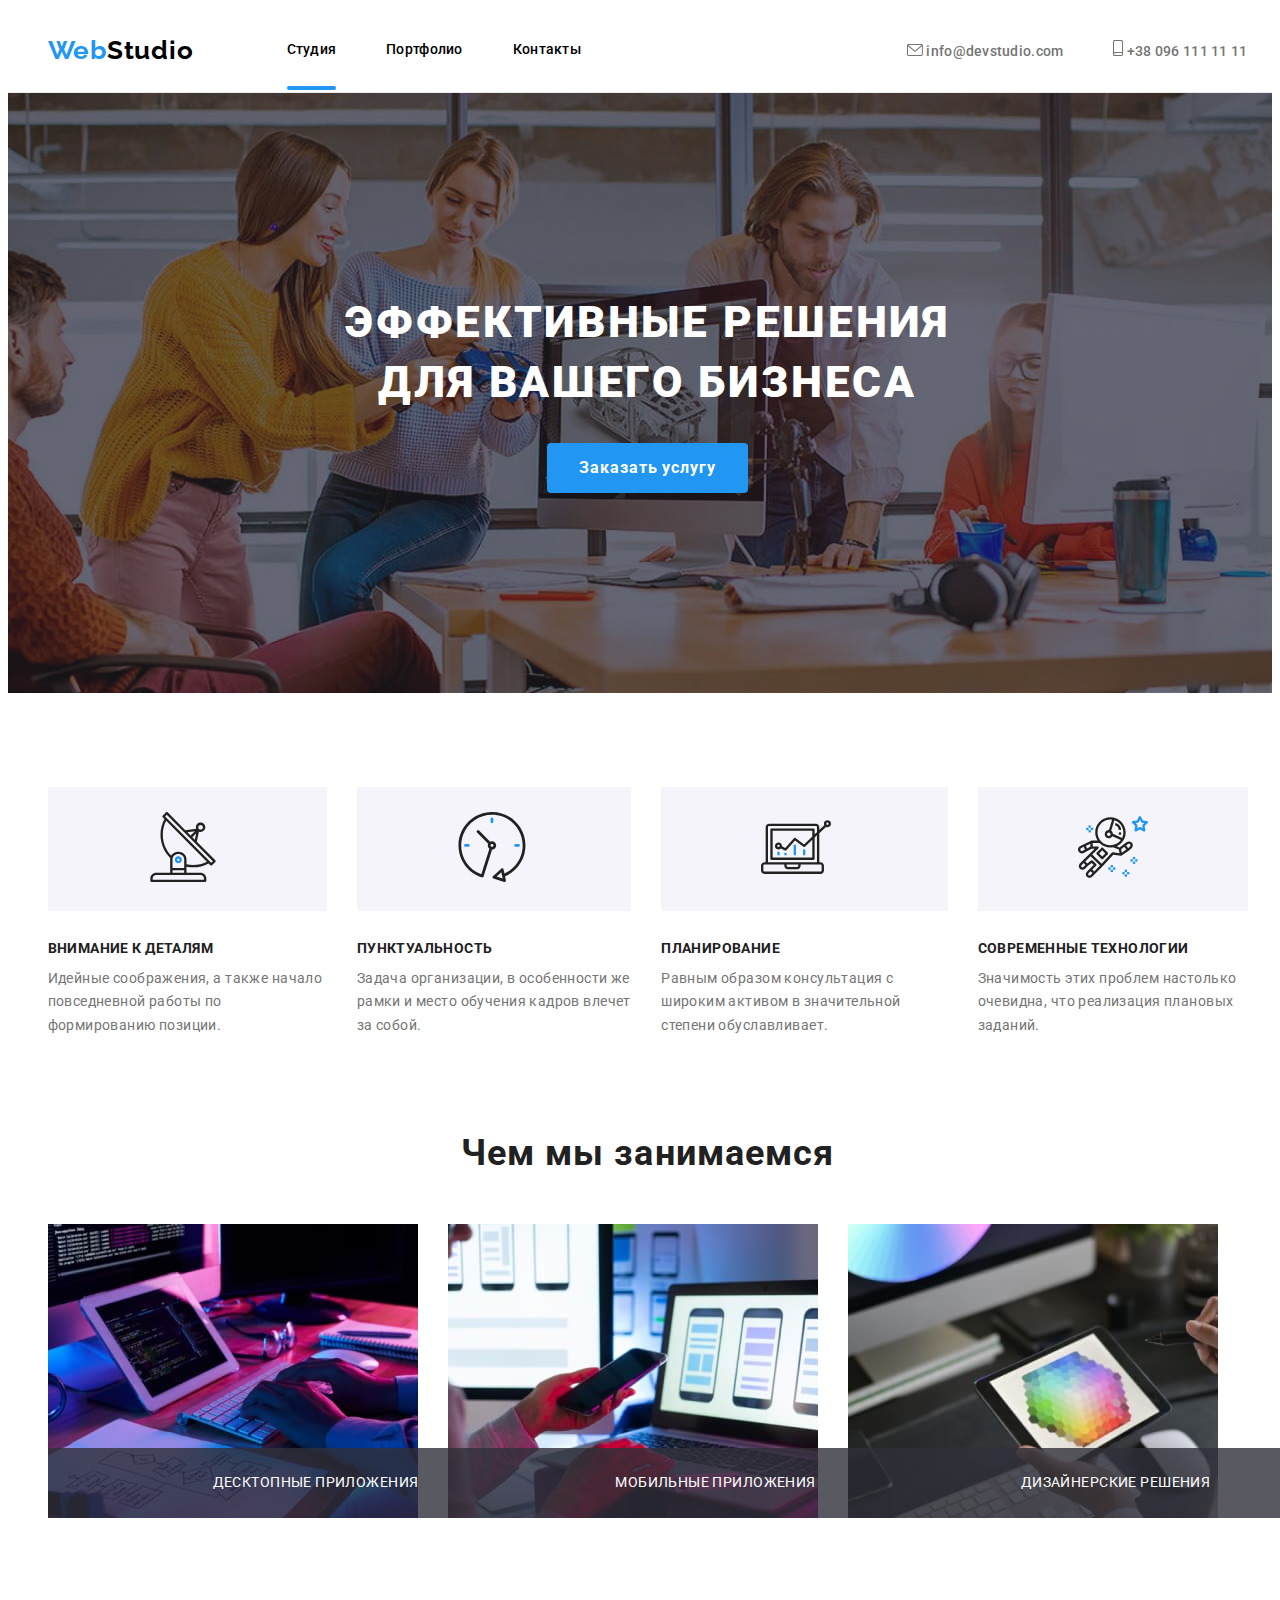
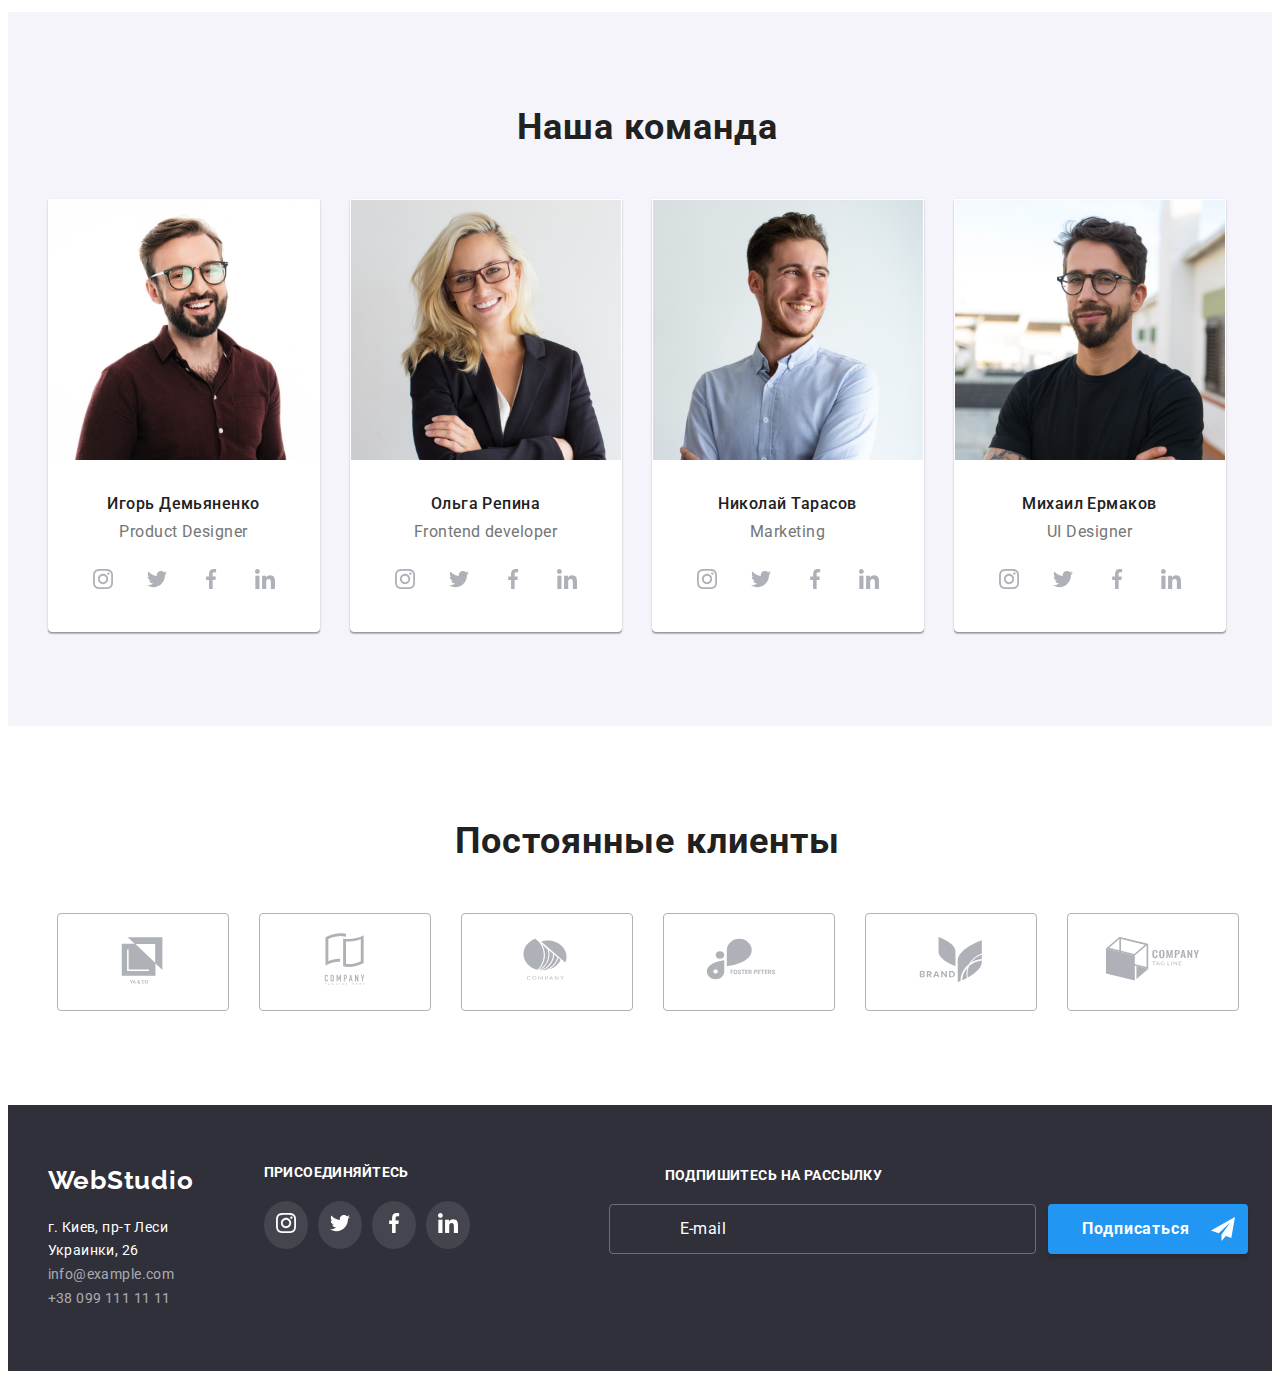
==== index.html @ b71cc984 "Start" ====
<!DOCTYPE html>
<html lang="ru">
  <head>
    <meta charset="UTF-8" />
    <meta http-equiv="X-UA-Compatible" content="IE=edge" />
    <meta name="viewport" content="width=device-width, initial-scale=1.0" />
    <link
      rel="stylesheet"
      href="https://cdnjs.cloudflare.com/ajax/libs/modern-normalize/1.1.0/modern-normalize.min.css"
      integrity="sha512-wpPYUAdjBVSE4KJnH1VR1HeZfpl1ub8YT/NKx4PuQ5NmX2tKuGu6U/JRp5y+Y8XG2tV+wKQpNHVUX03MfMFn9Q=="
      crossorigin="anonymous"
      referrerpolicy="no-referrer"
    />
    <link rel="stylesheet" href="./css/styles.css" />
    <link rel="preconnect" href="https://fonts.googleapis.com" />
    <link rel="preconnect" href="https://fonts.gstatic.com" crossorigin />
    <link
      href="https://fonts.googleapis.com/css2?family=Raleway:wght@700&family=Roboto:wght@400;500;700;900&display=swap"
      rel="stylesheet"
    />
    <title>Студия</title>
  </head>
  <body>
    <!-- Header -->
    <header class="header">
      <div class="container header__container">
        <nav class="site-nav">
          <a href="./index.html" lang="en" class="logo link header__logo--head"
            ><span class="header__logo--web">Web</span>Studio</a
          >
          <ul class="list site-nav__list">
            <li class="site-nav__item">
              <a
                href="./index.html"
                class="link site-nav__link site-nav__link--current"
                >Студия</a
              >
            </li>
            <li class="site-nav__item">
              <a href="./portfolio.html" class="link site-nav__link"
                >Портфолио</a
              >
            </li>
            <li class="site-nav__item">
              <a href="" class="link site-nav__link">Контакты</a>
            </li>
          </ul>
        </nav>
        <ul class="list contact-list">
          <li class="contact-list__item">
            <a href="mailto:info@devstudio.com" class="link contact-list__link"
              ><svg class="contact-list__icon" width="16px" height="12px">
                <use href="./images/icons.svg#icon-envelope"></use>
              </svg>
              info@devstudio.com</a
            >
          </li>
          <li class="contact-list__item">
            <a href="tel:+380961111111" class="link contact-list__link"
              ><svg class="contact-list__icon" width="10px" height="16px">
                <use href="./images/icons.svg#icon-smartphone"></use>
              </svg>
              +38 096 111 11 11</a
            >
          </li>
        </ul>
      </div>
    </header>
    <main>
      <!-- Hero -->
      <section class="hero-section section">
        <div class="container hero-container">
          <h1 class="hero-title">
            Эффективные решения <br />
            для вашего бизнеса
          </h1>
          <button type="button" class="main-btn" data-modal-open>
            Заказать услугу
          </button>
        </div>
      </section>

      <!-- Advantages -->
      <section class="section">
        <div class="container advantages-container">
          <h2 hidden>Преимущества</h2>
          <ul class="list about-list">
            <li class="item">
              <div class="item-background">
                <svg class="item-icon" width="70px" height="70px">
                  <use href="./images/icons.svg#icon-antenna"></use>
                </svg>
              </div>
              <h3 class="advantages-title">Внимание к деталям</h3>
              <p class="advantages-text">
                Идейные соображения, а также начало повседневной работы по
                формированию позиции.
              </p>
            </li>
            <li class="item">
              <div class="item-background">
                <svg class="item-icon" width="70px" height="70px">
                  <use href="./images/icons.svg#icon-clock"></use>
                </svg>
              </div>
              <h3 class="advantages-title">Пунктуальность</h3>
              <p class="advantages-text">
                Задача организации, в особенности же рамки и место обучения
                кадров влечет за собой.
              </p>
            </li>
            <li class="item">
              <div class="item-background">
                <svg class="item-icon" width="70px" height="70px">
                  <use href="./images/icons.svg#icon-diagram"></use>
                </svg>
              </div>
              <h3 class="advantages-title">Планирование</h3>
              <p class="advantages-text">
                Равным образом консультация с широким активом в значительной
                степени обуславливает.
              </p>
            </li>
            <li class="item">
              <div class="item-background">
                <svg class="item-icon" width="70px" height="70px">
                  <use href="./images/icons.svg#icon-astronaut"></use>
                </svg>
              </div>
              <h3 class="advantages-title">Современные технологии</h3>
              <p class="advantages-text">
                Значимость этих проблем настолько очевидна, что реализация
                плановых заданий.
              </p>
            </li>
          </ul>
        </div>
      </section>

      <!-- Examples -->
      <section class="section examples-section">
        <div class="container">
          <h2 class="examples-title">Чем мы занимаемся</h2>
          <ul class="list examples-list">
            <li class="item">
              <img
                src="./images/box1.jpg"
                alt="Набор текста на планшете"
                width="370"
                class="examples-img"
              />
              <p class="examples-top-text">Десктопные приложения</p>
            </li>
            <li class="item">
              <img
                src="./images/box2.jpg"
                alt="Человек использует ноутбук и мобильный телефон"
                width="370"
                class="examples-img"
              />
              <p class="examples-top-text">Мобильные приложения</p>
            </li>
            <li class="item">
              <img
                src="./images/box3.jpg"
                alt="Человек держит планшет, на котором открыта палитра цветов"
                width="370"
                class="examples-img"
              />
              <p class="examples-top-text">Дизайнерские решения</p>
            </li>
          </ul>
        </div>
      </section>

      <!-- Our team -->
      <section class="team-section section">
        <div class="container team-container">
          <h2 class="team-title">Наша команда</h2>
          <ul class="list team-list">
            <li class="item">
              <img
                class="team-img"
                src="./images/img1.jpg"
                alt="Игорь Демьяненко"
                width="270"
              />
              <div class="item-text">
                <h3 class="team-name">Игорь Демьяненко</h3>
                <p class="team-job">Product Designer</p>
              </div>
              <ul class="list social-net-list">
                <li class="item">
                  <a
                    href=""
                    class="link social-net-link"
                    target="blank"
                    rel="nofollow noreferrer"
                  >
                    <svg class="social-net" width="20px" height="20px">
                      <use href="./images/icons.svg#icon-instagram"></use>
                    </svg>
                  </a>
                </li>
                <li class="item">
                  <a
                    href=""
                    class="link social-net-link"
                    target="blank"
                    rel="nofollow noreferrer"
                  >
                    <svg class="social-net" width="20px" height="20px">
                      <use href="./images/icons.svg#icon-twitter"></use>
                    </svg>
                  </a>
                </li>
                <li class="item">
                  <a
                    href=""
                    class="link social-net-link"
                    target="blank"
                    rel="nofollow noreferrer"
                  >
                    <svg class="social-net" width="20px" height="20px">
                      <use href="./images/icons.svg#icon-facebook"></use>
                    </svg>
                  </a>
                </li>
                <li class="item">
                  <a
                    href=""
                    class="link social-net-link"
                    target="blank"
                    rel="nofollow noreferrer"
                  >
                    <svg class="social-net" width="20px" height="20px">
                      <use href="./images/icons.svg#icon-linkedin"></use>
                    </svg>
                  </a>
                </li>
              </ul>
            </li>
            <li class="item">
              <img
                class="team-img"
                src="./images/img2.jpg"
                alt="Ольга Репина"
                width="270"
              />
              <div class="item-text">
                <h3 class="team-name">Ольга Репина</h3>
                <p class="team-job">Frontend developer</p>
              </div>
              <ul class="list social-net-list">
                <li class="item">
                  <a
                    href=""
                    class="link social-net-link"
                    target="blank"
                    rel="nofollow noreferrer"
                  >
                    <svg class="social-net" width="20px" height="20px">
                      <use href="./images/icons.svg#icon-instagram"></use>
                    </svg>
                  </a>
                </li>
                <li class="item">
                  <a
                    href=""
                    class="link social-net-link"
                    target="blank"
                    rel="nofollow noreferrer"
                  >
                    <svg class="social-net" width="20px" height="20px">
                      <use href="./images/icons.svg#icon-twitter"></use>
                    </svg>
                  </a>
                </li>
                <li class="item">
                  <a
                    href=""
                    class="link social-net-link"
                    target="blank"
                    rel="nofollow noreferrer"
                  >
                    <svg class="social-net" width="20px" height="20px">
                      <use href="./images/icons.svg#icon-facebook"></use>
                    </svg>
                  </a>
                </li>
                <li class="item">
                  <a
                    href=""
                    class="link social-net-link"
                    target="blank"
                    rel="nofollow noreferrer"
                  >
                    <svg class="social-net" width="20px" height="20px">
                      <use href="./images/icons.svg#icon-linkedin"></use>
                    </svg>
                  </a>
                </li>
              </ul>
            </li>
            <li class="item">
              <img
                class="team-img"
                src="./images/img3.jpg"
                alt="Николай Тарасов"
                width="270"
              />
              <div class="item-text">
                <h3 class="team-name">Николай Тарасов</h3>
                <p class="team-job">Marketing</p>
              </div>
              <ul class="list social-net-list">
                <li class="item">
                  <a
                    href=""
                    class="link social-net-link"
                    target="blank"
                    rel="nofollow noreferrer"
                  >
                    <svg class="social-net" width="20px" height="20px">
                      <use href="./images/icons.svg#icon-instagram"></use>
                    </svg>
                  </a>
                </li>
                <li class="item">
                  <a
                    href=""
                    class="link social-net-link"
                    target="blank"
                    rel="nofollow noreferrer"
                  >
                    <svg class="social-net" width="20px" height="20px">
                      <use href="./images/icons.svg#icon-twitter"></use>
                    </svg>
                  </a>
                </li>
                <li class="item">
                  <a
                    href=""
                    class="link social-net-link"
                    target="blank"
                    rel="nofollow noreferrer"
                  >
                    <svg class="social-net" width="20px" height="20px">
                      <use href="./images/icons.svg#icon-facebook"></use>
                    </svg>
                  </a>
                </li>
                <li class="item">
                  <a
                    href=""
                    class="link social-net-link"
                    target="blank"
                    rel="nofollow noreferrer"
                  >
                    <svg class="social-net" width="20px" height="20px">
                      <use href="./images/icons.svg#icon-linkedin"></use>
                    </svg>
                  </a>
                </li>
              </ul>
            </li>
            <li class="item">
              <img
                class="team-img"
                src="./images/img4.jpg"
                alt="Михаил Ермаков"
                width="270"
              />
              <div class="item-text">
                <h3 class="team-name">Михаил Ермаков</h3>
                <p class="team-job">UI Designer</p>
              </div>
              <ul class="list social-net-list">
                <li class="item">
                  <a
                    href=""
                    class="link social-net-link"
                    target="blank"
                    rel="nofollow noreferrer"
                  >
                    <svg class="social-net" width="20px" height="20px">
                      <use href="./images/icons.svg#icon-instagram"></use>
                    </svg>
                  </a>
                </li>
                <li class="item">
                  <a
                    href=""
                    class="link social-net-link"
                    target="blank"
                    rel="nofollow noreferrer"
                  >
                    <svg class="social-net" width="20px" height="20px">
                      <use href="./images/icons.svg#icon-twitter"></use>
                    </svg>
                  </a>
                </li>
                <li class="item">
                  <a
                    href=""
                    class="link social-net-link"
                    target="blank"
                    rel="nofollow noreferrer"
                  >
                    <svg class="social-net" width="20px" height="20px">
                      <use href="./images/icons.svg#icon-facebook"></use>
                    </svg>
                  </a>
                </li>
                <li class="item">
                  <a
                    href=""
                    class="link social-net-link"
                    target="blank"
                    rel="nofollow noreferrer"
                  >
                    <svg class="social-net" width="20px" height="20px">
                      <use href="./images/icons.svg#icon-linkedin"></use>
                    </svg>
                  </a>
                </li>
              </ul>
            </li>
          </ul>
        </div>
      </section>
    </main>

    <!-- Our clients -->
    <section class="section clients-section">
      <div class="container">
        <h2 class="clients-title">Постоянные клиенты</h2>
        <ul class="list clients-list">
          <li class="item">
            <svg class="clients-icon" width="106px" height="60px">
              <use href="./images/icons.svg#icon-logo1"></use>
            </svg>
          </li>
          <li class="item">
            <svg class="clients-icon" width="106px" height="60px">
              <use href="./images/icons.svg#icon-logo2"></use>
            </svg>
          </li>
          <li class="item">
            <svg class="clients-icon" width="106px" height="60px">
              <use href="./images/icons.svg#icon-logo3"></use>
            </svg>
          </li>
          <li class="item">
            <svg class="clients-icon" width="106px" height="60px">
              <use href="./images/icons.svg#icon-logo4"></use>
            </svg>
          </li>
          <li class="item">
            <svg class="clients-icon" width="106px" height="60px">
              <use href="./images/icons.svg#icon-logo5"></use>
            </svg>
          </li>
          <li class="item">
            <svg class="clients-icon" width="106px" height="60px">
              <use href="./images/icons.svg#icon-logo6"></use>
            </svg>
          </li>
        </ul>
      </div>
    </section>

    <!-- Footer -->
    <footer class="footer-section">
      <div class="container footer-container">
        <div>
          <a href="./index.html" class="logo link logo-footer"
            ><span class="logo-web">Web</span>Studio</a
          >
          <address>
            <div class="footer-address">г. Киев, пр-т Леси Украинки, 26</div>
            <a href="mailto:info@example.com" class="link footer-contacts"
              >info@example.com</a
            ><br />
            <a href="tel:+380991111111" class="link footer-contacts"
              >+38 099 111 11 11</a
            >
          </address>
        </div>
        <div class="footer-social">
          <p class="social-net-pre-text">Присоединяйтесь</p>
          <ul class="list footer-social-net-list">
            <li class="item">
              <a href="" class="link" target="blank" rel="nofollow noreferrer">
                <svg class="footer-social-net" width="20px" height="20px">
                  <use href="./images/icons.svg#icon-instagram"></use>
                </svg>
              </a>
            </li>
            <li class="item">
              <a href="" class="link" target="blank" rel="nofollow noreferrer">
                <svg class="footer-social-net" width="20px" height="20px">
                  <use href="./images/icons.svg#icon-twitter"></use>
                </svg>
              </a>
            </li>
            <li class="item">
              <a href="" class="link" target="blank" rel="nofollow noreferrer">
                <svg class="footer-social-net" width="20px" height="20px">
                  <use href="./images/icons.svg#icon-facebook"></use>
                </svg>
              </a>
            </li>
            <li class="item">
              <a href="" class="link" target="blank" rel="nofollow noreferrer">
                <svg class="footer-social-net" width="20px" height="20px">
                  <use href="./images/icons.svg#icon-linkedin"></use>
                </svg>
              </a>
            </li>
          </ul>
        </div>
        <form action="/" class="footer-form">
          <b class="subscribe-title">Подпишитесь на рассылку</b>
          <div class="subscribe-area">
            <input
              class="subscribe-input"
              type="text"
              name="subscribe-text"
              id="subscribe-text"
            />
            <label class="subscribe-label" for="subscribe-text">E-mail</label>
            <button class="subscribe-btn" type="submit">
              Подписаться
              <svg class="subscribe-btn-icon" width="24px" height="24px">
                <use href="./images/icons.svg#icon-send"></use>
              </svg>
            </button>
          </div>
        </form>
      </div>
    </footer>

    <!-- Modal window -->
    <div class="backdrop is-hidden" data-modal>
      <div class="modal-window">
        <button type="button" class="modal-btn" data-modal-close>
          <svg class="icon" width="18px" height="18px">
            <use href="./images/icons.svg#icon-close-window"></use>
          </svg>
        </button>
        <form action="/">
          <b class="form-title">Оставьте свои данные, мы вам перезвоним</b>
          <div class="form-field">
            <label class="form-label" for="name">Имя</label>
            <input
              class="form-input"
              type="text"
              name="name"
              id="name"
              autofocus
            />
            <svg class="icon" width="12px" height="12px">
              <use href="./images/icons.svg#icon-form-man"></use>
            </svg>
          </div>
          <div class="form-field">
            <label class="form-label" for="tel">Телефон</label>
            <input class="form-input" type="tel" name="tel" id="tel" />
            <svg class="icon" width="13px" height="13px">
              <use href="./images/icons.svg#icon-form-phone"></use>
            </svg>
          </div>
          <div class="form-field">
            <label class="form-label" for="email">Почта</label>
            <input class="form-input" type="email" name="email" id="email" />
            <svg class="icon" width="15px" height="12px">
              <use href="./images/icons.svg#icon-form-envelope"></use>
            </svg>
          </div>
          <div class="form-field">
            <label class="form-label" for="comment">Комментарий</label>
            <textarea
              name="comment"
              id="comment"
              placeholder="Введите текст"
              class="comment-area"
            ></textarea>
          </div>
          <div class="agreement-area">
            <label class="agreement" for="agreement">
              <input
                class="checkbox"
                type="checkbox"
                name="agreement"
                id="agreement"
              />
              <span class="icon-inactive"></span>
              Соглашаюсь с рассылкой и принимаю
              <a class="conditions">Условия договора</a>
            </label>
          </div>
          <button type="submit" class="submit-btn">Отправить</button>
        </form>
      </div>
    </div>
    <script src="./js/modal.js"></script>
  </body>
</html>
---- css/styles.css ----
:root {
  --accent-color: #2196f3;
  --secondary-title-color: #212121;
  --main-title-color: #ffffff;
  --main-text-color: #757575;
  --button-color: #f5f4fa;
}
.list {
  list-style: none;
}
.link {
  text-decoration: none;
}
h1,
h2,
h3,
h4,
h5,
h6,
p {
  margin-top: 0;
  margin-bottom: 0;
}
ul {
  margin-top: 0;
  margin-bottom: 0;
  padding-left: 0;
  padding-right: 0;
}
body {
  font-family: "Roboto", "BlinkMacSystemFont", "Segoe UI", "Ubuntu", "Open Sans",
    sans-serif;
  background-color: #ffffff;
}
.logo {
  font-family: "Raleway";
  font-weight: 700;
  font-size: 26px;
  line-height: 1.19;
  letter-spacing: 0.03em;
}
.section {
  padding-bottom: 94px;
  padding-top: 94px;
}
.container {
  width: 1200px;
  padding-left: 15px;
  padding-left: 15px;
  margin: 0 auto;
}

/* Header */
.header {
  background-color: #ffffff;
  border-bottom: 1px solid #ececec;
}
.header__container {
  display: flex;
}
.header__logo--web {
  color: #2196f3;
}
.header__logo--head {
  margin-right: 93px;
  color: #000000;
}
.site-nav__item:not(:last-child) {
  margin-right: 50px;
}
.site-nav {
  display: flex;
  align-items: center;
}
.site-nav__link {
  display: block;
  padding-top: 32px;
  padding-bottom: 32px;
}
.site-nav__list {
  position: relative;
  display: flex;
}
.site-nav__list:not(:last-child) {
  margin-right: 50px;
}
.contact-list {
  display: flex;
  align-items: center;
  margin-left: auto;
}
.contact-list__item {
  display: block;
  margin-left: 50px;
  padding-top: 32px;
  padding-bottom: 32px;
}
.contact-list__icon {
  fill: currentColor;
  transition-property: fill;
  transition-duration: 250ms;
  transition-timing-function: cubic-bezier(0.4, 0, 0.2, 1);
}
.contact-list__icon:hover,
.contact-list__icon:focus {
  fill: var(--accent-color);
}
.site-nav__link {
  position: relative;
  font-weight: 500;
  font-size: 14px;
  line-height: 1.14;
  letter-spacing: 0.02em;
  color: var(--first-title-color);
  transition-property: color;
  transition-duration: 250ms;
  transition-timing-function: cubic-bezier(0.4, 0, 0.2, 1);
}
.site-nav__link--current::after {
  content: "";
  position: absolute;
  bottom: 0;
  display: block;
  width: 100%;
  height: 4px;
  border-radius: 2px;
  background-color: #2196f3;
}
.site-nav__link:hover,
.site-nav__link:focus {
  color: var(--accent-color);
}

.contact-list__link {
  font-weight: 500;
  font-size: 14px;
  line-height: 1.14;
  letter-spacing: 0.02em;
  color: var(--main-text-color);
  transition-property: color;
  transition-duration: 250ms;
  transition-timing-function: cubic-bezier(0.4, 0, 0.2, 1);
}
.contact-list__link:hover,
.contact-list__link:focus {
  color: var(--accent-color);
}

/* Hero */
.hero-section {
  padding-top: 200px;
  padding-bottom: 200px;
  background-size: 1600px;
  background-position: center;
  background-color: #2f303a;
  background-image: linear-gradient(
      rgba(47, 48, 58, 0.4),
      rgba(47, 48, 58, 0.4)
    ),
    url("../images/main-background.jpg");
}
.hero-title {
  font-weight: 900;
  font-size: 44px;
  line-height: 1.36;
  text-align: center;
  letter-spacing: 0.06em;
  text-transform: uppercase;
  color: var(--main-title-color);
}
.main-btn {
  display: flex;
  align-items: center;
  justify-content: center;
  margin: auto;
  margin-top: 30px;
  padding-top: 10px;
  padding-bottom: 10px;
  padding-left: 32px;
  padding-right: 32px;
  font-family: inherit;
  font-weight: 700;
  font-size: 16px;
  line-height: 1.87;
  text-align: center;
  letter-spacing: 0.06em;
  color: #ffffff;
  background-color: #2196f3;
  border-radius: 4px;
  border: none;
  cursor: pointer;
}

/* Advantages */
.advantages-title {
  margin-top: 30px;
  font-weight: 700;
  font-size: 14px;
  line-height: 1.14;
  letter-spacing: 0.03em;
  text-transform: uppercase;
  color: var(--secondary-title-color);
}
.advantages-text {
  margin-top: 10px;
  font-size: 14px;
  line-height: 1.71;
  letter-spacing: 0.03em;
  color: var(--main-text-color);
}
.item-background {
  padding: 25px 100px;
  background-size: 270px 120px;
  background-color: #f5f4fa;
}
.about-list {
  display: flex;
}
.about-list .item:not(:last-child) {
  margin-right: 30px;
}

/* Examples */
.examples-section {
  padding-top: 0;
  margin-top: 0;
}
.examples-title,
.team-title {
  font-weight: 700;
  font-size: 36px;
  line-height: 1.17;
  text-align: center;
  letter-spacing: 0.03em;
  color: var(--secondary-title-color);
}
.examples-list {
  display: flex;
  margin-top: 50px;
}
.examples-list .item:not(:last-child) {
  margin-right: 30px;
}
.examples-list > .item {
  position: relative;
}
.examples-img {
  display: block;
}
.examples-top-text {
  position: absolute;
  bottom: 0;
  width: 100%;
  padding: 27px 83px;
  font-style: 700;
  font-size: 14px;
  line-height: 1.14;
  text-align: center;
  letter-spacing: 0.03em;
  text-transform: uppercase;
  color: #ffffff;
  background-color: rgba(47, 48, 58, 0.8);
}

/* Our team */
.team-section {
  background-color: #f5f4fa;
}
.team-list {
  display: flex;
  margin-top: 50px;
}
.team-list > .item:not(:last-child) {
  margin-right: 30px;
}
.team-list > .item {
  background-color: #ffffff;
  border: 1px solid #ffffff;
  border-bottom-left-radius: 4px;
  border-bottom-right-radius: 4px;
  box-shadow: 0px 2px 1px rgba(0, 0, 0, 0.2), 0px 1px 1px rgba(0, 0, 0, 0.14),
    0px 1px 3px rgba(0, 0, 0, 0.12);
}
.team-name {
  padding-top: 30px;
  font-weight: 500;
  font-size: 16px;
  line-height: 1.19;
  text-align: center;
  letter-spacing: 0.03em;
  color: var(--secondary-title-color);
}
.team-job {
  padding-top: 10px;
  padding-bottom: 16px;
  font-size: 16px;
  line-height: 1.18;
  text-align: center;
  letter-spacing: 0.03em;
  color: var(--main-text-color);
}
.social-net-list {
  display: flex;
  justify-content: center;
  padding-left: 32px;
  padding-right: 32px;
  padding-bottom: 30px;
}
.social-net-list > .item:not(:last-child) {
  margin-right: 10px;
}
.social-net {
  fill: #afb1b8;
  transition-property: fill;
  transition-duration: 250ms;
  transition-timing-function: cubic-bezier(0.4, 0, 0.2, 1);
}
.social-net:hover,
.social-net:focus {
  fill: #ffffff;
}
.social-net-link {
  display: flex;
  justify-content: center;
  align-items: center;
  width: 44px;
  height: 44px;
  border-radius: 50%;
  transition-property: background-color;
  transition-duration: 250ms;
  transition-timing-function: cubic-bezier(0.4, 0, 0.2, 1);
}
.social-net-link:hover,
.social-net-link:focus {
  background-color: var(--accent-color);
}

/* Our clients */
.clients-title {
  font-style: 700;
  font-size: 36px;
  line-height: 1.17;
  text-align: center;
  letter-spacing: 0.03em;
  color: var(--secondary-title-color);
}
.clients-list {
  display: flex;
  justify-content: center;
  margin-top: 50px;
}
.clients-list > .item {
  padding: 16px 32px;
  border: 1px solid #afb1b8;
  border-radius: 4px;
  transition-property: border;
  transition-duration: 250ms;
  transition-timing-function: (0.4, 0, 0.2, 1);
}
.clients-list > .item:not(:last-child) {
  margin-right: 30px;
}
.clients-icon {
  fill: #afb1b8;
  transition-property: fill;
  transition-duration: 250ms;
  transition-timing-function: cubic-bezier(0.4, 0, 0.2, 1);
  cursor: pointer;
}
.clients-list > .item:hover,
.clients-list > .item:focus {
  border: 1px solid var(--accent-color);
}
.clients-icon:hover,
.clients-icon:focus {
  fill: var(--accent-color);
}

/* Footer */
.footer-section {
  background-color: #2f303a;
}
.footer-container {
  display: flex;
  padding-top: 60px;
  padding-bottom: 60px;
}
.logo-footer {
  display: block;
  margin-bottom: 20px;
  color: #ffffff;
}
.footer-contacts {
  margin-top: 9px;
  font-style: normal;
  font-size: 14px;
  line-height: 1.71;
  letter-spacing: 0.03em;
  color: rgba(255, 255, 255, 0.6);
}
.footer-address {
  font-style: normal;
  font-size: 14px;
  line-height: 1.71;
  letter-spacing: 0.03em;
  color: #ffffff;
}
.social-net-pre-text {
  font-weight: 700;
  font-size: 14px;
  line-height: 1.14;
  text-transform: uppercase;
  letter-spacing: 0.03em;
  color: #ffffff;
}
.footer-social {
  margin-left: 70px;
}
.footer-social-net-list {
  display: flex;
  justify-content: center;
  margin-top: 20px;
}
.footer-social-net-list > .item:not(:last-child) {
  margin-right: 10px;
}
.footer-social-net {
  fill: #ffffff;
}
.footer-social-net-list > .item > .link {
  display: block;
  max-width: 44px;
  max-height: 44px;
  padding: 12px;
  background-color: rgba(255, 255, 255, 0.1);
  border-radius: 50%;
  transition-property: background-color;
  transition-duration: 250ms;
  transition-timing-function: cubic-bezier(0.4, 0, 0.2, 1);
}
.footer-social-net-list > .item > .link:hover,
.footer-social-net-list > .item > .link:focus {
  background-color: var(--accent-color);
}
.footer-form {
  width: 100%;
}
.subscribe-area {
  position: relative;
  display: flex;
  justify-content: flex-end;
  margin-top: 20px;
}
.subscribe-title {
  margin-left: 195px;
  font-size: 14px;
  text-transform: uppercase;
  line-height: 1.14;
  letter-spacing: 0.03em;
  color: #ffffff;
}
.subscribe-label {
  position: absolute;
  top: 50%;
  left: 210px;
  transform: translateY(-50%);
  font-size: 16px;
  line-height: 1.25;
  letter-spacing: 0.03em;
  color: #ffffff;
}
.subscribe-area input {
  width: 358px;
  background-color: inherit;
  border-style: inset;
  border: 1px solid rgba(255, 255, 255, 0.3);
  border-radius: 4px;
  padding-left: 65px;
  outline: none;
}
.subscribe-btn {
  position: relative;
  justify-content: center;
  width: 200px;
  height: 50px;
  margin-left: 12px;
  padding-top: 10px;
  padding-bottom: 10px;
  padding-right: 29px;
  font-family: inherit;
  font-weight: 700;
  font-size: 16px;
  line-height: 1.87;
  text-align: center;
  letter-spacing: 0.06em;
  color: #ffffff;
  background-color: #2196f3;
  border-radius: 4px;
  border: none;
  cursor: pointer;
  box-shadow: 0px 4px 4px rgba(0, 0, 0, 0.15);
}
.subscribe-btn-icon {
  position: absolute;
  top: 50%;
  right: 13px;
  transform: translateY(-50%);
  fill: #ffffff;
}

/* Main section in portfolio */
.projects-btn {
  display: inline-block;
  padding: 6px 22px;
  font-family: inherit;
  font-weight: 500;
  font-size: 16px;
  line-height: 1.62;
  text-align: center;
  letter-spacing: 0.03em;
  color: #212121;
  background-color: var(--button-color);
  cursor: pointer;
  border: none;
  border-radius: 4px;
  transition-property: background-color, color, box-shadow;
  transition-duration: 250ms;
  transition-timing-function: cubic-bezier(0.4, 0, 0.2, 1);
}
.projects-btn:hover,
.projects-btn:focus {
  color: #ffffff;
  background-color: var(--accent-color);
  box-shadow: 0px 2px 2px rgba(0, 0, 0, 0.12), 0px 1px 2px rgba(0, 0, 0, 0.08),
    0px 3px 1px rgba(0, 0, 0, 0.1);
}
.button-list {
  display: flex;
  justify-content: center;
  margin-bottom: 50px;
}
.button-list .item:not(:last-child) {
  margin-right: 8px;
}
.projects-list {
  display: flex;
  flex-wrap: wrap;
  justify-content: space-between;
}
.projects-list .item .projects-img {
  display: block;
}
.projects-list .item {
  border: 1px solid #eeeeee;
  transition-property: box-shadow;
  transition-duration: 250ms;
  transition-timing-function: cubic-bezier(0.4, 0, 0.2, 1);
  cursor: pointer;
}
.projects-list .item:nth-child(-n + 6) {
  margin-bottom: 30px;
}
.projects-title {
  padding-top: 20px;
  padding-bottom: 4px;
  padding-left: 24px;
  font-weight: 700;
  font-size: 18px;
  line-height: 2;
  letter-spacing: 0.06em;
  color: var(--secondary-title-color);
}
.projects-description {
  padding-bottom: 20px;
  padding-left: 24px;
  font-size: 16px;
  line-height: 1.87;
  letter-spacing: 0.03em;
  color: var(--main-text-color);
}
.projects-overlay {
  position: relative;
  overflow: hidden;
}
.projects-top-text {
  position: absolute;
  top: 0;
  left: 0;
  height: 100%;
  padding: 63px 24px;
  background-color: rgba(33, 150, 243, 0.9);
  color: #ffffff;
  font-size: 18px;
  line-height: 1.56;
  overflow: hidden;
  transform: translateY(100%);
  transition-property: transform;
  transition-duration: 250ms;
  transition-timing-function: cubic-bezier(0.4, 0, 0.2, 1);
}
.projects-list .item:hover,
.projects-list .item:focus {
  box-shadow: 1px 4px 6px rgba(0, 0, 0, 0.16), 0px 4px 4px rgba(0, 0, 0, 0.06),
    0px 1px 1px rgba(0, 0, 0, 0.12);
}
.projects-list .item:hover .projects-top-text,
.projects-list .item:focus .projects-top-text {
  transform: translateY(0%);
}

/* Modal window */
.backdrop {
  position: fixed;
  top: 0;
  width: 100vw;
  height: 100vh;
  background-color: rgba(0, 0, 0, 0.1);
  transition-property: opacity, visibility;
  transition-duration: 250ms;
  transition-timing-function: cubic-bezier(0.4, 0, 0.2, 1);
}
.modal-window {
  position: absolute;
  left: 50%;
  top: 50%;
  width: 528px;
  min-height: 581px;
  padding: 40px;
  background-color: #ffffff;
  border-radius: 4px;
  transform: translate(-50%, -50%);
}
.modal-btn {
  position: absolute;
  right: 8px;
  top: 8px;
  width: 30px;
  height: 30px;
  border: 1px solid rgba(0, 0, 0, 0.1);
  background-color: #ffffff;
  border-radius: 50%;
}
.modal-btn > .icon {
  position: absolute;
  left: 50%;
  top: 50%;
  transform: translate(-50%, -50%);
  cursor: pointer;
}
.modal-btn > .icon:hover {
  fill: var(--accent-color);
}
.backdrop.is-hidden {
  opacity: 0;
  visibility: hidden;
  pointer-events: none;
}
.form-title {
  font-size: 20px;
  line-height: 1.15;
  text-align: center;
  letter-spacing: 0.03em;
  color: #212121;
}
.form-field {
  position: relative;
  display: flex;
  flex-direction: column;
  width: 100%;
  padding-top: 10px;
}
.form-field input {
  margin: 0;
  padding: 11px 42px;
  border: 1px solid rgba(33, 33, 33, 0.2);
  border-radius: 4px;
  transition: border 250ms cubic-bezier(0.4, 0, 0.2, 1);
}
.form-label {
  font-size: 12px;
  line-height: 1.17;
  letter-spacing: 0.01em;
  color: #757575;
}
.form-field label {
  margin-bottom: 4px;
}
.form-field .comment-area::placeholder {
  padding-top: 12px;
  font-size: 12px;
  line-height: 1.17px;
  letter-spacing: 0.01em;
  color: rgba(117, 117, 117, 0.5);
}
.form-field > .icon {
  position: absolute;
  top: 50%;
  left: 15px;
  transform: translateY(50%);
  fill: #212121;
  transition: fill 250ms cubic-bezier(0.4, 0, 0.2, 1);
}
.comment-area {
  width: 448px;
  min-height: 120px;
  padding: 12px 16px;
  font-size: 14px;
  line-height: 1.14;
  letter-spacing: 0.01em;
  color: rgba(117, 117, 117, 0.5);
  vertical-align: top;
  border: 1px solid rgba(33, 33, 33, 0.2);
  border-radius: 4px;
  transition: border 250ms cubic-bezier(0.4, 0, 0.2, 1);
}
.form-field:focus-within .comment-area {
  border: 1px solid #2196f3;
  outline: none;
}
.agreement {
  display: inline-block;
  margin-top: 20px;
  margin-left: 8px;
  font-size: 14px;
  line-height: 1.71;
  letter-spacing: 0.03em;
  color: #757575;
}
.conditions {
  color: #2196f3;
  text-decoration: underline;
  cursor: pointer;
}
.submit-btn {
  position: relative;
  display: flex;
  align-items: center;
  justify-content: center;
  margin: auto;
  margin-top: 30px;
  padding: 10px 55px;
  font-family: inherit;
  font-weight: 700;
  font-size: 16px;
  line-height: 1.87;
  text-align: center;
  letter-spacing: 0.06em;
  color: #ffffff;
  background-color: #2196f3;
  border-radius: 4px;
  border: none;
  cursor: pointer;
  box-shadow: 0px 4px 4px rgba(0, 0, 0, 0.15);
  transition: background-color 250ms cubic-bezier(0.4, 0, 0.2, 1);
}
.submit-btn:hover,
.submit-btn:focus {
  background-color: #188ce8;
}
.form-input:focus {
  cursor: pointer;
}
.form-field:focus-within > .icon {
  fill: var(--accent-color);
  cursor: pointer;
}
.form-field:focus-within .form-input {
  border: 1px solid #2196f3;
  outline: none;
}
.checkbox {
  -webkit-appearance: none;
  -moz-appearance: none;
  appearance: none;
}
.agreement {
  display: flex;
  align-items: center;
}
.icon-inactive {
  display: inline-block;
  width: 16px;
  height: 15px;
  margin-right: 7px;
  border: 2px solid #212121;
  box-shadow: 0px 4px 4px rgba(0, 0, 0, 0.25);
  border-radius: 2px;
}
.checkbox:checked + .icon-inactive {
  background-color: var(--accent-color);
  border-color: var(--accent-color);
  background-image: url("../images/icon-check.svg");
  background-size: contain;
  background-origin: border-box;
}
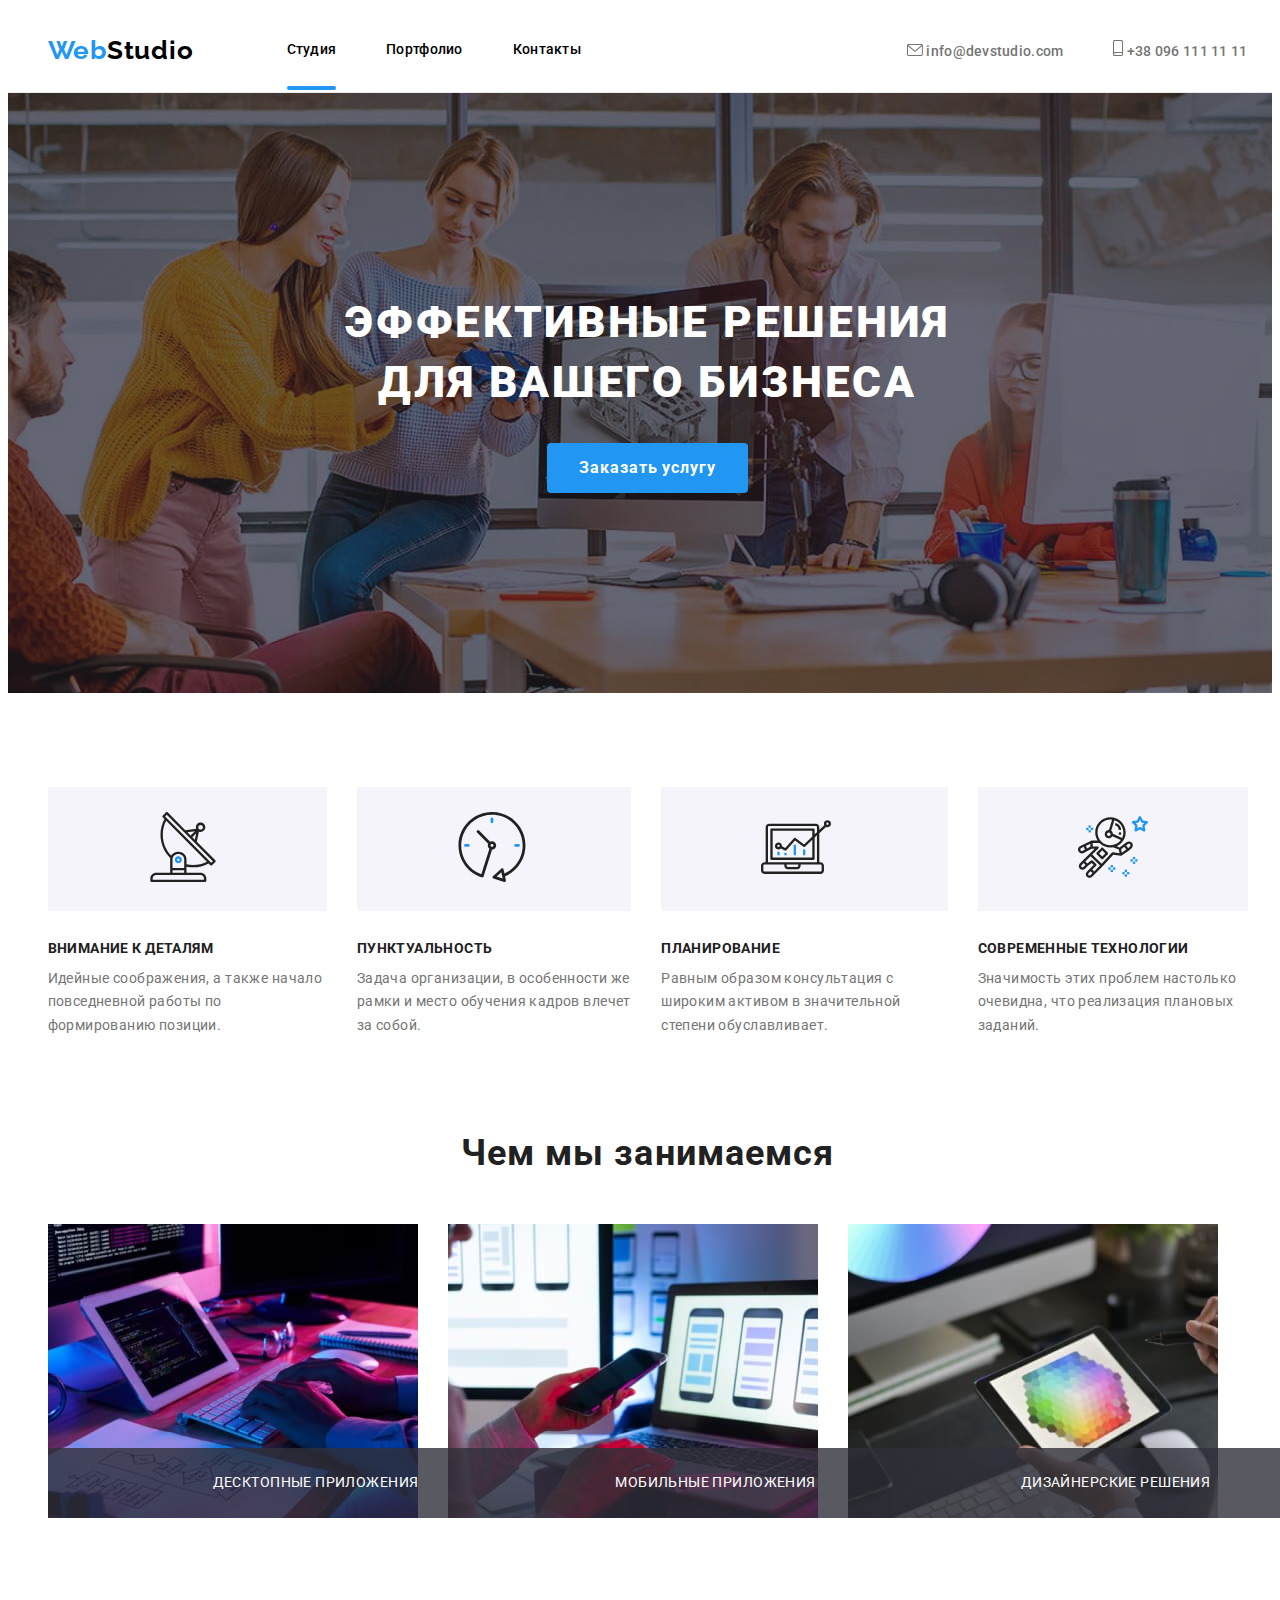
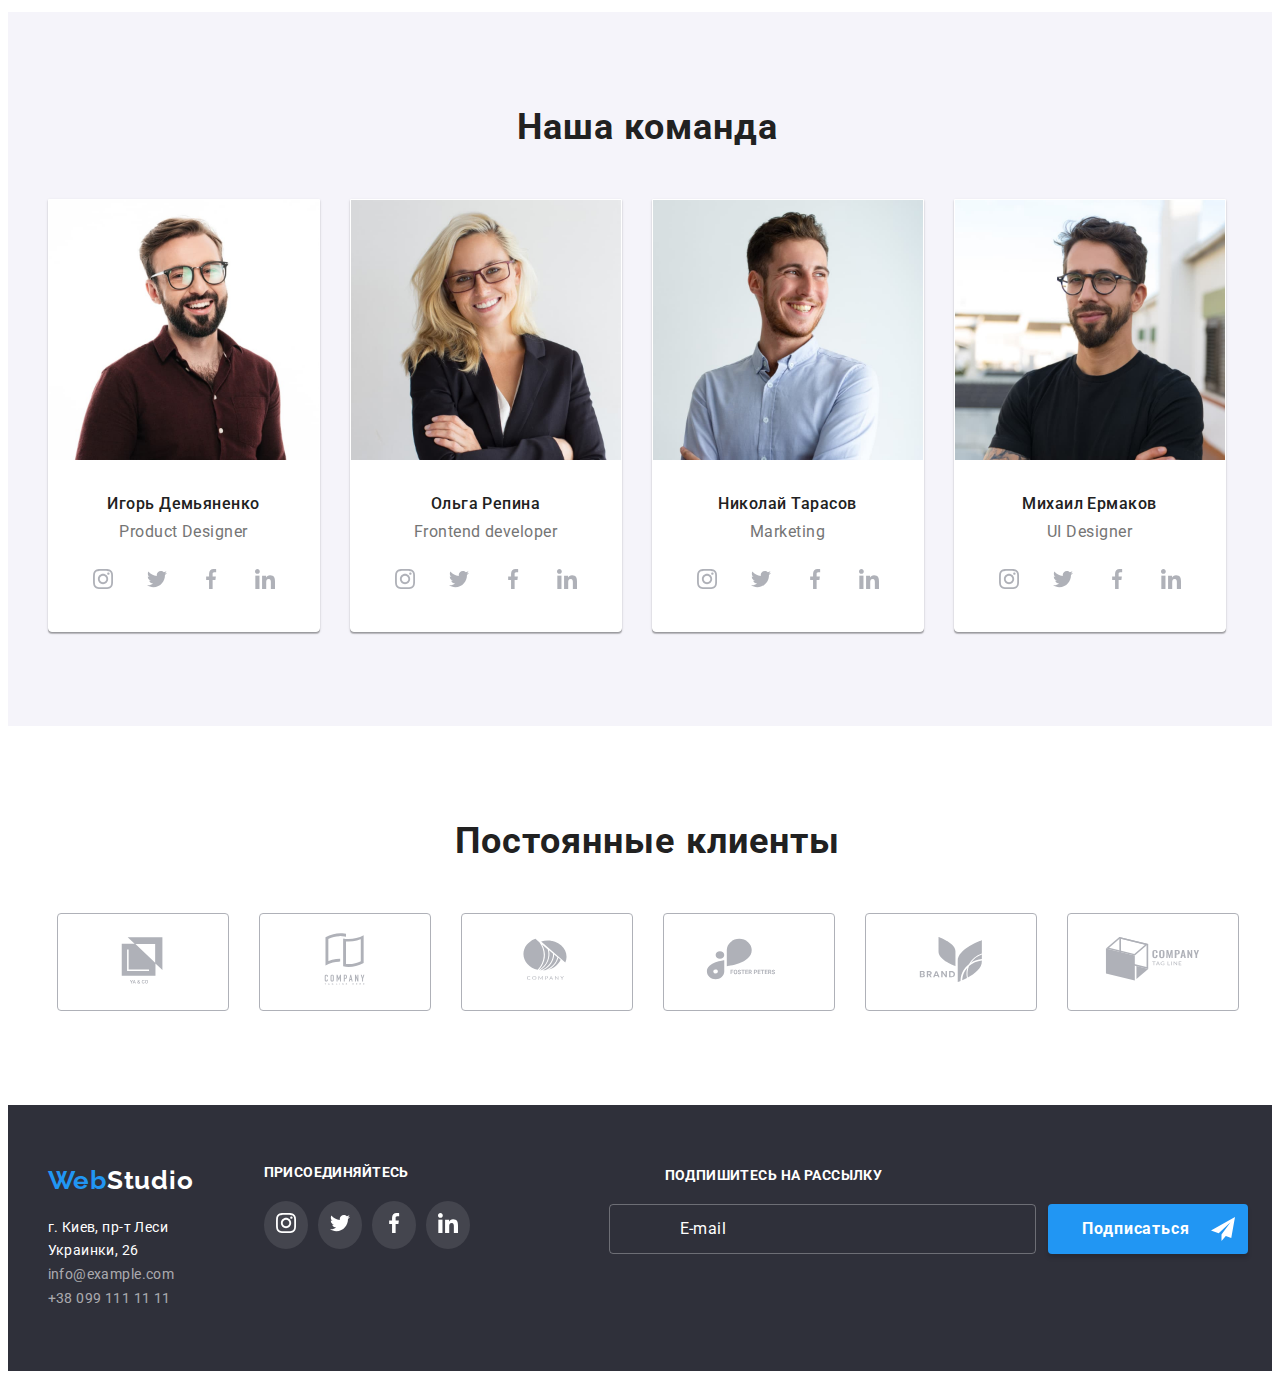
==== commit c073a670: "end of renaming in portfolio" ====
--- a/index.html
+++ b/index.html
@@ -23,10 +23,10 @@
   <body>
     <!-- Header -->
     <header class="header">
-      <div class="container header__container">
+      <div class="container container--header">
         <nav class="site-nav">
           <a href="./index.html" lang="en" class="logo link header__logo--head"
-            ><span class="header__logo--web">Web</span>Studio</a
+            ><span class="logo--web">Web</span>Studio</a
           >
           <ul class="list site-nav__list">
             <li class="site-nav__item">
@@ -471,68 +471,70 @@
     </section>
 
     <!-- Footer -->
-    <footer class="footer-section">
-      <div class="container footer-container">
+    <footer class="footer">
+      <div class="container container--footer">
         <div>
-          <a href="./index.html" class="logo link logo-footer"
-            ><span class="logo-web">Web</span>Studio</a
+          <a href="./index.html" class="logo link logo--footer"
+            ><span class="logo--web">Web</span>Studio</a
           >
           <address>
-            <div class="footer-address">г. Киев, пр-т Леси Украинки, 26</div>
-            <a href="mailto:info@example.com" class="link footer-contacts"
+            <div class="footer__address">г. Киев, пр-т Леси Украинки, 26</div>
+            <a href="mailto:info@example.com" class="link footer__link"
               >info@example.com</a
             ><br />
-            <a href="tel:+380991111111" class="link footer-contacts"
+            <a href="tel:+380991111111" class="link footer__link"
               >+38 099 111 11 11</a
             >
           </address>
         </div>
-        <div class="footer-social">
-          <p class="social-net-pre-text">Присоединяйтесь</p>
-          <ul class="list footer-social-net-list">
-            <li class="item">
-              <a href="" class="link" target="blank" rel="nofollow noreferrer">
-                <svg class="footer-social-net" width="20px" height="20px">
+        <div class="footer-social-net">
+          <p class="footer-social-net__text">Присоединяйтесь</p>
+          <ul class="list footer-social-net__list">
+            <li class="footer-social-net__item">
+              <a href="" class="footer-social-net__link" target="blank" rel="nofollow noreferrer">
+                <svg class="footer-social-net__icon" width="20px" height="20px">
                   <use href="./images/icons.svg#icon-instagram"></use>
                 </svg>
               </a>
             </li>
-            <li class="item">
-              <a href="" class="link" target="blank" rel="nofollow noreferrer">
-                <svg class="footer-social-net" width="20px" height="20px">
+            <li class="footer-social-net__item">
+              <a href="" class="footer-social-net__link" target="blank" rel="nofollow noreferrer">
+                <svg class="footer-social-net__icon" width="20px" height="20px">
                   <use href="./images/icons.svg#icon-twitter"></use>
                 </svg>
               </a>
             </li>
-            <li class="item">
-              <a href="" class="link" target="blank" rel="nofollow noreferrer">
-                <svg class="footer-social-net" width="20px" height="20px">
+            <li class="footer-social-net__item">
+              <a href="" class="footer-social-net__link" target="blank" rel="nofollow noreferrer">
+                <svg class="footer-social-net__icon" width="20px" height="20px">
                   <use href="./images/icons.svg#icon-facebook"></use>
                 </svg>
               </a>
             </li>
-            <li class="item">
-              <a href="" class="link" target="blank" rel="nofollow noreferrer">
-                <svg class="footer-social-net" width="20px" height="20px">
+            <li class="footer-social-net__item">
+              <a href="" class="footer-social-net__link" target="blank" rel="nofollow noreferrer">
+                <svg class="footer-social-net__icon" width="20px" height="20px">
                   <use href="./images/icons.svg#icon-linkedin"></use>
                 </svg>
               </a>
             </li>
           </ul>
         </div>
+
+        <!-- Footer form -->
         <form action="/" class="footer-form">
-          <b class="subscribe-title">Подпишитесь на рассылку</b>
-          <div class="subscribe-area">
+          <b class="footer-form__title">Подпишитесь на рассылку</b>
+          <div class="footer-form__subscribe">
             <input
-              class="subscribe-input"
+              class="footer-form__input"
               type="text"
               name="subscribe-text"
               id="subscribe-text"
             />
-            <label class="subscribe-label" for="subscribe-text">E-mail</label>
-            <button class="subscribe-btn" type="submit">
+            <label class="footer-form__label" for="subscribe-text">E-mail</label>
+            <button class="footer-form__btn" type="submit">
               Подписаться
-              <svg class="subscribe-btn-icon" width="24px" height="24px">
+              <svg class="footer-form__icon" width="24px" height="24px">
                 <use href="./images/icons.svg#icon-send"></use>
               </svg>
             </button>
--- a/css/styles.css
+++ b/css/styles.css
@@ -39,6 +39,9 @@
   line-height: 1.19;
   letter-spacing: 0.03em;
 }
+.logo--web {
+  color: #2196f3;
+}
 .section {
   padding-bottom: 94px;
   padding-top: 94px;
@@ -55,11 +58,8 @@
   background-color: #ffffff;
   border-bottom: 1px solid #ececec;
 }
-.header__container {
-  display: flex;
-}
-.header__logo--web {
-  color: #2196f3;
+.container--header {
+  display: flex;
 }
 .header__logo--head {
   margin-right: 93px;
@@ -377,20 +377,20 @@
 }
 
 /* Footer */
-.footer-section {
+.footer {
   background-color: #2f303a;
 }
-.footer-container {
+.container--footer {
   display: flex;
   padding-top: 60px;
   padding-bottom: 60px;
 }
-.logo-footer {
+.logo--footer {
   display: block;
   margin-bottom: 20px;
   color: #ffffff;
 }
-.footer-contacts {
+.footer__link {
   margin-top: 9px;
   font-style: normal;
   font-size: 14px;
@@ -398,14 +398,14 @@
   letter-spacing: 0.03em;
   color: rgba(255, 255, 255, 0.6);
 }
-.footer-address {
+.footer__address {
   font-style: normal;
   font-size: 14px;
   line-height: 1.71;
   letter-spacing: 0.03em;
   color: #ffffff;
 }
-.social-net-pre-text {
+.footer-social-net__text {
   font-weight: 700;
   font-size: 14px;
   line-height: 1.14;
@@ -413,21 +413,18 @@
   letter-spacing: 0.03em;
   color: #ffffff;
 }
-.footer-social {
+.footer-social-net {
   margin-left: 70px;
 }
-.footer-social-net-list {
+.footer-social-net__list {
   display: flex;
   justify-content: center;
   margin-top: 20px;
 }
-.footer-social-net-list > .item:not(:last-child) {
+.footer-social-net__item:not(:last-child) {
   margin-right: 10px;
 }
-.footer-social-net {
-  fill: #ffffff;
-}
-.footer-social-net-list > .item > .link {
+.footer-social-net__link {
   display: block;
   max-width: 44px;
   max-height: 44px;
@@ -438,20 +435,25 @@
   transition-duration: 250ms;
   transition-timing-function: cubic-bezier(0.4, 0, 0.2, 1);
 }
-.footer-social-net-list > .item > .link:hover,
-.footer-social-net-list > .item > .link:focus {
+.footer-social-net__link:hover,
+.footer-social-net__link:focus {
   background-color: var(--accent-color);
 }
+.footer-social-net__icon {
+  fill: #ffffff;
+}
+
+/* Footer form */
 .footer-form {
   width: 100%;
 }
-.subscribe-area {
+.footer-form__subscribe {
   position: relative;
   display: flex;
   justify-content: flex-end;
   margin-top: 20px;
 }
-.subscribe-title {
+.footer-form__title {
   margin-left: 195px;
   font-size: 14px;
   text-transform: uppercase;
@@ -459,7 +461,7 @@
   letter-spacing: 0.03em;
   color: #ffffff;
 }
-.subscribe-label {
+.footer-form__label {
   position: absolute;
   top: 50%;
   left: 210px;
@@ -469,7 +471,7 @@
   letter-spacing: 0.03em;
   color: #ffffff;
 }
-.subscribe-area input {
+.footer-form__input {
   width: 358px;
   background-color: inherit;
   border-style: inset;
@@ -478,7 +480,7 @@
   padding-left: 65px;
   outline: none;
 }
-.subscribe-btn {
+.footer-form__btn {
   position: relative;
   justify-content: center;
   width: 200px;
@@ -500,7 +502,7 @@
   cursor: pointer;
   box-shadow: 0px 4px 4px rgba(0, 0, 0, 0.15);
 }
-.subscribe-btn-icon {
+.footer-form__icon {
   position: absolute;
   top: 50%;
   right: 13px;
@@ -509,7 +511,7 @@
 }
 
 /* Main section in portfolio */
-.projects-btn {
+.button-list__btn {
   display: inline-block;
   padding: 6px 22px;
   font-family: inherit;
@@ -527,8 +529,8 @@
   transition-duration: 250ms;
   transition-timing-function: cubic-bezier(0.4, 0, 0.2, 1);
 }
-.projects-btn:hover,
-.projects-btn:focus {
+.button-list__btn:hover,
+.button-list__btn:focus {
   color: #ffffff;
   background-color: var(--accent-color);
   box-shadow: 0px 2px 2px rgba(0, 0, 0, 0.12), 0px 1px 2px rgba(0, 0, 0, 0.08),
@@ -539,7 +541,7 @@
   justify-content: center;
   margin-bottom: 50px;
 }
-.button-list .item:not(:last-child) {
+.button-list__item:not(:last-child) {
   margin-right: 8px;
 }
 .projects-list {
@@ -547,20 +549,20 @@
   flex-wrap: wrap;
   justify-content: space-between;
 }
-.projects-list .item .projects-img {
+.projects-list__img {
   display: block;
 }
-.projects-list .item {
+.projects-list__item {
   border: 1px solid #eeeeee;
   transition-property: box-shadow;
   transition-duration: 250ms;
   transition-timing-function: cubic-bezier(0.4, 0, 0.2, 1);
   cursor: pointer;
 }
-.projects-list .item:nth-child(-n + 6) {
+.projects-list__item:nth-child(-n + 6) {
   margin-bottom: 30px;
 }
-.projects-title {
+.projects-list__title {
   padding-top: 20px;
   padding-bottom: 4px;
   padding-left: 24px;
@@ -570,7 +572,7 @@
   letter-spacing: 0.06em;
   color: var(--secondary-title-color);
 }
-.projects-description {
+.projects-list__description {
   padding-bottom: 20px;
   padding-left: 24px;
   font-size: 16px;
@@ -578,11 +580,11 @@
   letter-spacing: 0.03em;
   color: var(--main-text-color);
 }
-.projects-overlay {
+.projects-list__overlay {
   position: relative;
   overflow: hidden;
 }
-.projects-top-text {
+.projects-list__text {
   position: absolute;
   top: 0;
   left: 0;
@@ -598,13 +600,13 @@
   transition-duration: 250ms;
   transition-timing-function: cubic-bezier(0.4, 0, 0.2, 1);
 }
-.projects-list .item:hover,
-.projects-list .item:focus {
+.projects-list__item:hover,
+.projects-list__item:focus {
   box-shadow: 1px 4px 6px rgba(0, 0, 0, 0.16), 0px 4px 4px rgba(0, 0, 0, 0.06),
     0px 1px 1px rgba(0, 0, 0, 0.12);
 }
-.projects-list .item:hover .projects-top-text,
-.projects-list .item:focus .projects-top-text {
+.projects-list__item:hover .projects-list__text,
+.projects-list__item:focus .projects-list__text {
   transform: translateY(0%);
 }
 
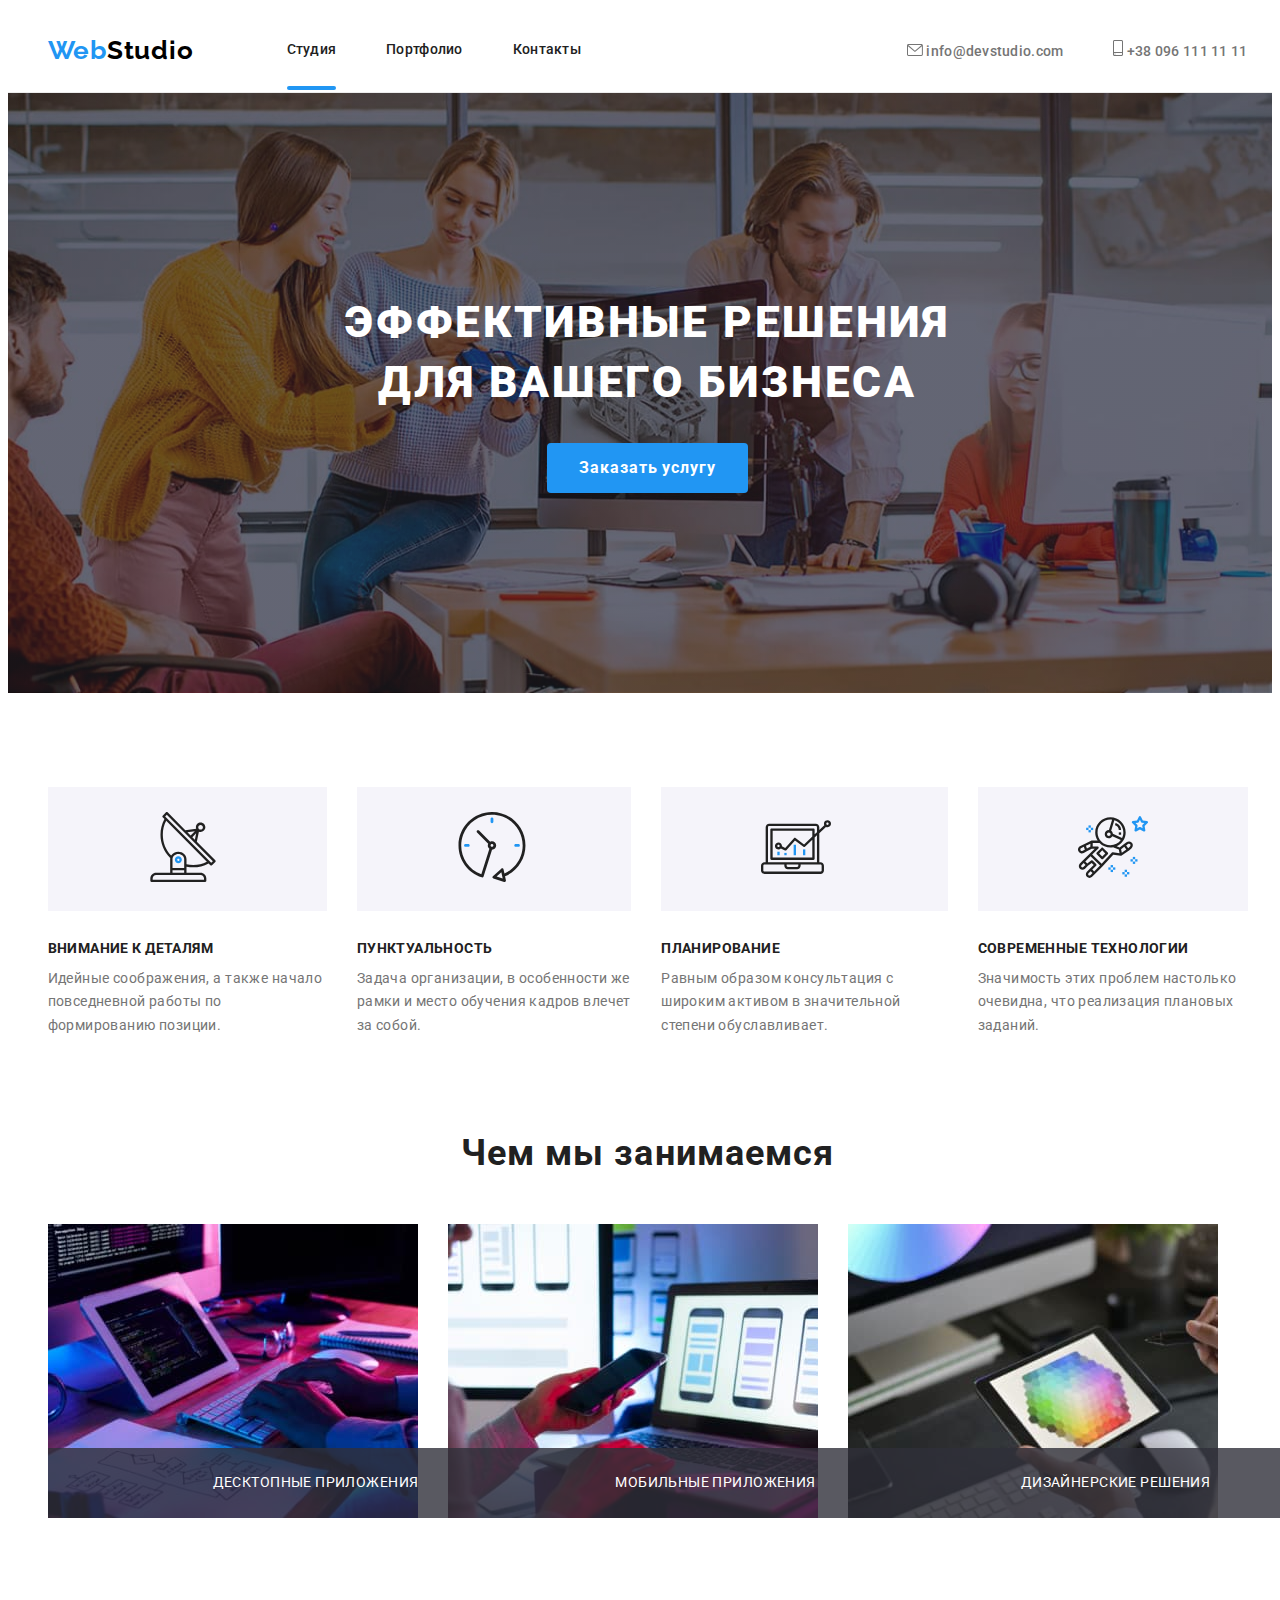
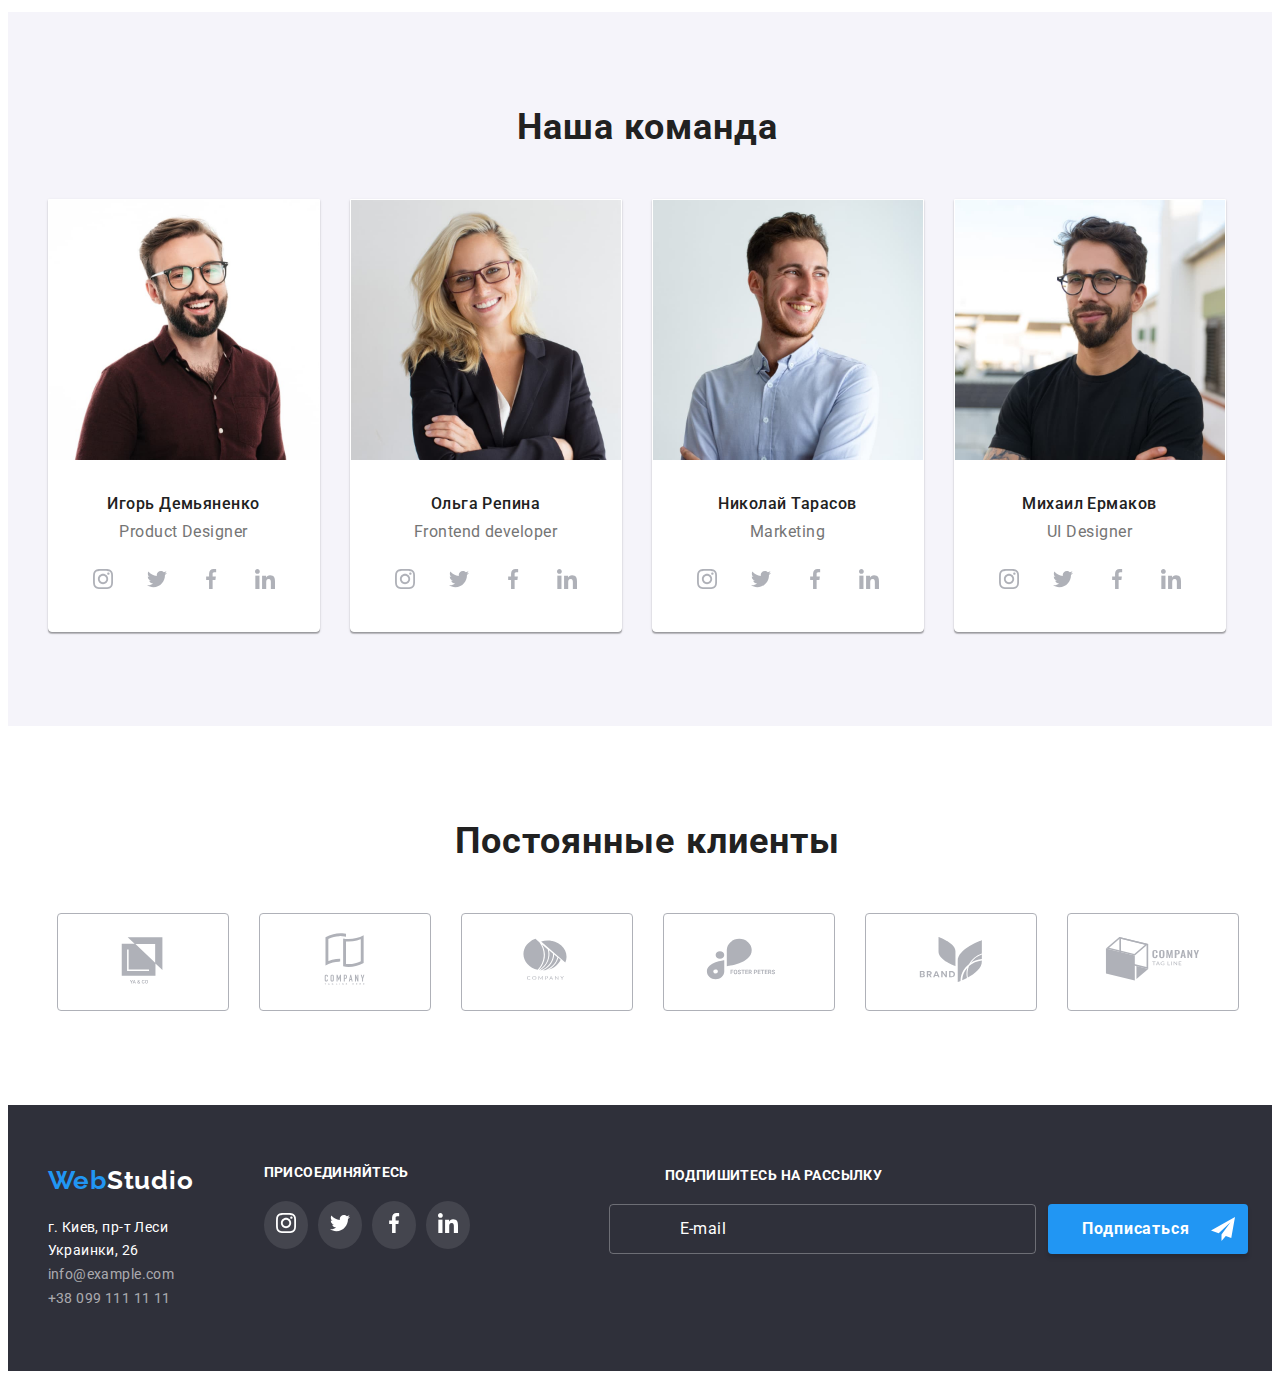
==== commit 46b1fe00: "final" ====
--- a/index.html
+++ b/index.html
@@ -11,7 +11,7 @@
       crossorigin="anonymous"
       referrerpolicy="no-referrer"
     />
-    <link rel="stylesheet" href="./css/styles.css" />
+    <link rel="stylesheet" href="./css/main.min.css" />
     <link rel="preconnect" href="https://fonts.googleapis.com" />
     <link rel="preconnect" href="https://fonts.gstatic.com" crossorigin />
     <link
@@ -25,7 +25,7 @@
     <header class="header">
       <div class="container container--header">
         <nav class="site-nav">
-          <a href="./index.html" lang="en" class="logo link header__logo--head"
+          <a href="./index.html" lang="en" class="logo link header__logo"
             ><span class="logo--web">Web</span>Studio</a
           >
           <ul class="list site-nav__list">
@@ -474,7 +474,7 @@
     <footer class="footer">
       <div class="container container--footer">
         <div>
-          <a href="./index.html" class="logo link logo--footer"
+          <a href="./index.html" class="logo link footer__logo"
             ><span class="logo--web">Web</span>Studio</a
           >
           <address>
@@ -491,28 +491,48 @@
           <p class="footer-social-net__text">Присоединяйтесь</p>
           <ul class="list footer-social-net__list">
             <li class="footer-social-net__item">
-              <a href="" class="footer-social-net__link" target="blank" rel="nofollow noreferrer">
+              <a
+                href=""
+                class="footer-social-net__link"
+                target="blank"
+                rel="nofollow noreferrer"
+              >
                 <svg class="footer-social-net__icon" width="20px" height="20px">
                   <use href="./images/icons.svg#icon-instagram"></use>
                 </svg>
               </a>
             </li>
             <li class="footer-social-net__item">
-              <a href="" class="footer-social-net__link" target="blank" rel="nofollow noreferrer">
+              <a
+                href=""
+                class="footer-social-net__link"
+                target="blank"
+                rel="nofollow noreferrer"
+              >
                 <svg class="footer-social-net__icon" width="20px" height="20px">
                   <use href="./images/icons.svg#icon-twitter"></use>
                 </svg>
               </a>
             </li>
             <li class="footer-social-net__item">
-              <a href="" class="footer-social-net__link" target="blank" rel="nofollow noreferrer">
+              <a
+                href=""
+                class="footer-social-net__link"
+                target="blank"
+                rel="nofollow noreferrer"
+              >
                 <svg class="footer-social-net__icon" width="20px" height="20px">
                   <use href="./images/icons.svg#icon-facebook"></use>
                 </svg>
               </a>
             </li>
             <li class="footer-social-net__item">
-              <a href="" class="footer-social-net__link" target="blank" rel="nofollow noreferrer">
+              <a
+                href=""
+                class="footer-social-net__link"
+                target="blank"
+                rel="nofollow noreferrer"
+              >
                 <svg class="footer-social-net__icon" width="20px" height="20px">
                   <use href="./images/icons.svg#icon-linkedin"></use>
                 </svg>
@@ -531,7 +551,9 @@
               name="subscribe-text"
               id="subscribe-text"
             />
-            <label class="footer-form__label" for="subscribe-text">E-mail</label>
+            <label class="footer-form__label" for="subscribe-text"
+              >E-mail</label
+            >
             <button class="footer-form__btn" type="submit">
               Подписаться
               <svg class="footer-form__icon" width="24px" height="24px">
--- a/css/main.min.css
+++ b/css/main.min.css
@@ -0,0 +1,3 @@
+h1,h2,h3,h4,h5,h6,p{margin-top:0;margin-bottom:0}ul{margin-top:0;margin-bottom:0;padding-left:0;padding-right:0}body{font-family:"Roboto", "BlinkMacSystemFont", "Segoe UI", "Ubuntu", "Open Sans",+ sans-serif;background-color:#ffffff}.list{list-style:none}.link{text-decoration:none}.logo{font-family:"Raleway";font-weight:700;font-size:26px;line-height:1.19;letter-spacing:0.03em}.logo--web{color:#2196f3}.section{padding-bottom:94px;padding-top:94px}.container{width:1200px;padding-left:15px;padding-left:15px;margin:0 auto}.header{background-color:#ffffff;border-bottom:1px solid #ececec}.container--header{display:-webkit-box;display:-ms-flexbox;display:flex}.header__logo{margin-right:93px;color:#000000}.site-nav__item:not(:last-child){margin-right:50px}.site-nav{display:-webkit-box;display:-ms-flexbox;display:flex;-webkit-box-align:center;-ms-flex-align:center;align-items:center}.site-nav__link{display:block;padding-top:32px;padding-bottom:32px}.site-nav__link:hover,.site-nav__link:focus{color:#2196f3}.site-nav__list{position:relative;display:-webkit-box;display:-ms-flexbox;display:flex}.site-nav__list:not(:last-child){margin-right:50px}.contact-list{display:-webkit-box;display:-ms-flexbox;display:flex;-webkit-box-align:center;-ms-flex-align:center;align-items:center;margin-left:auto}.contact-list__item{display:block;margin-left:50px;padding-top:32px;padding-bottom:32px}.contact-list__icon{fill:currentColor;-webkit-transition-property:fill;transition-property:fill;-webkit-transition-duration:250ms;transition-duration:250ms;-webkit-transition-timing-function:cubic-bezier(0.4, 0, 0.2, 1);transition-timing-function:cubic-bezier(0.4, 0, 0.2, 1)}.contact-list__icon:hover,.contact-list__icon:focus{fill:#2196f3}.site-nav__link{position:relative;font-weight:500;font-size:14px;line-height:1.14;letter-spacing:0.02em;color:#212121;-webkit-transition-property:color;transition-property:color;-webkit-transition-duration:250ms;transition-duration:250ms;-webkit-transition-timing-function:cubic-bezier(0.4, 0, 0.2, 1);transition-timing-function:cubic-bezier(0.4, 0, 0.2, 1)}.site-nav__link--current::after{content:"";position:absolute;bottom:0;display:block;width:100%;height:4px;border-radius:2px;background-color:#2196f3}.contact-list__link{font-weight:500;font-size:14px;line-height:1.14;letter-spacing:0.02em;color:#757575;-webkit-transition-property:color;transition-property:color;-webkit-transition-duration:250ms;transition-duration:250ms;-webkit-transition-timing-function:cubic-bezier(0.4, 0, 0.2, 1);transition-timing-function:cubic-bezier(0.4, 0, 0.2, 1)}.contact-list__link:hover,.contact-list__link:focus{color:#2196f3}.hero-section{padding-top:200px;padding-bottom:200px;background-size:1600px;background-position:center;background-color:#2f303a;background-image:-webkit-gradient(linear, left top, left bottom, from(rgba(47,48,58,0.4)), to(rgba(47,48,58,0.4))),url("../images/main-background.jpg");background-image:linear-gradient(rgba(47,48,58,0.4), rgba(47,48,58,0.4)),url("../images/main-background.jpg")}.hero-title{font-weight:900;font-size:44px;line-height:1.36;text-align:center;letter-spacing:0.06em;text-transform:uppercase;color:#fff}.main-btn{display:-webkit-box;display:-ms-flexbox;display:flex;-webkit-box-align:center;-ms-flex-align:center;align-items:center;-webkit-box-pack:center;-ms-flex-pack:center;justify-content:center;margin:auto;margin-top:30px;padding-top:10px;padding-bottom:10px;padding-left:32px;padding-right:32px;font-family:inherit;font-weight:700;font-size:16px;line-height:1.87;text-align:center;letter-spacing:0.06em;color:#ffffff;background-color:#2196f3;border-radius:4px;border:none;cursor:pointer}.advantages-title{margin-top:30px;font-weight:700;font-size:14px;line-height:1.14;letter-spacing:0.03em;text-transform:uppercase;color:#212121}.advantages-text{margin-top:10px;font-size:14px;line-height:1.71;letter-spacing:0.03em;color:#757575}.item-background{padding:25px 100px;background-size:270px 120px;background-color:#f5f4fa}.about-list{display:-webkit-box;display:-ms-flexbox;display:flex}.about-list .item:not(:last-child){margin-right:30px}.examples-section{padding-top:0;margin-top:0}.examples-title,.team-title{font-weight:700;font-size:36px;line-height:1.17;text-align:center;letter-spacing:0.03em;color:#212121}.examples-list{display:-webkit-box;display:-ms-flexbox;display:flex;margin-top:50px}.examples-list .item:not(:last-child){margin-right:30px}.examples-list>.item{position:relative}.examples-img{display:block}.examples-top-text{position:absolute;bottom:0;width:100%;padding:27px 83px;font-style:700;font-size:14px;line-height:1.14;text-align:center;letter-spacing:0.03em;text-transform:uppercase;color:#ffffff;background-color:rgba(47,48,58,0.8)}.team-section{background-color:#f5f4fa}.team-list{display:-webkit-box;display:-ms-flexbox;display:flex;margin-top:50px}.team-list>.item{background-color:#ffffff;border:1px solid #ffffff;border-bottom-left-radius:4px;border-bottom-right-radius:4px;-webkit-box-shadow:0px 2px 1px rgba(0,0,0,0.2),0px 1px 1px rgba(0,0,0,0.14),0px 1px 3px rgba(0,0,0,0.12);box-shadow:0px 2px 1px rgba(0,0,0,0.2),0px 1px 1px rgba(0,0,0,0.14),0px 1px 3px rgba(0,0,0,0.12)}.team-list>.item:not(:last-child){margin-right:30px}.team-name{padding-top:30px;font-weight:500;font-size:16px;line-height:1.19;text-align:center;letter-spacing:0.03em;color:#212121}.team-job{padding-top:10px;padding-bottom:16px;font-size:16px;line-height:1.18;text-align:center;letter-spacing:0.03em;color:#757575}.social-net-list{display:-webkit-box;display:-ms-flexbox;display:flex;-webkit-box-pack:center;-ms-flex-pack:center;justify-content:center;padding-left:32px;padding-right:32px;padding-bottom:30px}.social-net-list>.item:not(:last-child){margin-right:10px}.social-net{fill:#afb1b8;-webkit-transition-property:fill;transition-property:fill;-webkit-transition-duration:250ms;transition-duration:250ms;-webkit-transition-timing-function:cubic-bezier(0.4, 0, 0.2, 1);transition-timing-function:cubic-bezier(0.4, 0, 0.2, 1)}.social-net:hover,.social-net:focus{fill:#ffffff}.social-net-link{display:-webkit-box;display:-ms-flexbox;display:flex;-webkit-box-pack:center;-ms-flex-pack:center;justify-content:center;-webkit-box-align:center;-ms-flex-align:center;align-items:center;width:44px;height:44px;border-radius:50%;-webkit-transition-property:background-color;transition-property:background-color;-webkit-transition-duration:250ms;transition-duration:250ms;-webkit-transition-timing-function:cubic-bezier(0.4, 0, 0.2, 1);transition-timing-function:cubic-bezier(0.4, 0, 0.2, 1)}.social-net-link:hover,.social-net-link:focus{background-color:#2196f3}.clients-title{font-style:700;font-size:36px;line-height:1.17;text-align:center;letter-spacing:0.03em;color:#212121}.clients-list{display:-webkit-box;display:-ms-flexbox;display:flex;-webkit-box-pack:center;-ms-flex-pack:center;justify-content:center;margin-top:50px}.clients-list>.item{padding:16px 32px;border:1px solid #afb1b8;border-radius:4px;-webkit-transition-property:border;transition-property:border;-webkit-transition-duration:250ms;transition-duration:250ms;-webkit-transition-timing-function:cubic-bezier(0.4, 0, 0.2, 1);transition-timing-function:cubic-bezier(0.4, 0, 0.2, 1)}.clients-list>.item:not(:last-child){margin-right:30px}.clients-icon{fill:#afb1b8;-webkit-transition-property:fill;transition-property:fill;-webkit-transition-duration:250ms;transition-duration:250ms;-webkit-transition-timing-function:cubic-bezier(0.4, 0, 0.2, 1);transition-timing-function:cubic-bezier(0.4, 0, 0.2, 1);cursor:pointer}.clients-list>.item:hover,.clients-list>.item:focus{border:1px solid #2196f3}.clients-icon:hover,.clients-icon:focus{fill:#2196f3}.footer{background-color:#2f303a}.container--footer{display:-webkit-box;display:-ms-flexbox;display:flex;padding-top:60px;padding-bottom:60px}.footer__logo{display:block;margin-bottom:20px;color:#ffffff}.footer__link{margin-top:9px;font-style:normal;font-size:14px;line-height:1.71;letter-spacing:0.03em;color:rgba(255,255,255,0.6)}.footer__address{font-style:normal;font-size:14px;line-height:1.71;letter-spacing:0.03em;color:#ffffff}.footer-social-net__text{font-weight:700;font-size:14px;line-height:1.14;text-transform:uppercase;letter-spacing:0.03em;color:#ffffff}.footer-social-net{margin-left:70px}.footer-social-net__list{display:-webkit-box;display:-ms-flexbox;display:flex;-webkit-box-pack:center;-ms-flex-pack:center;justify-content:center;margin-top:20px}.footer-social-net__item:not(:last-child){margin-right:10px}.footer-social-net__link{display:block;max-width:44px;max-height:44px;padding:12px;background-color:rgba(255,255,255,0.1);border-radius:50%;-webkit-transition-property:background-color;transition-property:background-color;-webkit-transition-duration:250ms;transition-duration:250ms;-webkit-transition-timing-function:cubic-bezier(0.4, 0, 0.2, 1);transition-timing-function:cubic-bezier(0.4, 0, 0.2, 1)}.footer-social-net__link:hover,.footer-social-net__link:focus{background-color:#2196f3}.footer-social-net__icon{fill:#ffffff}.footer-form{width:100%}.footer-form__subscribe{position:relative;display:-webkit-box;display:-ms-flexbox;display:flex;-webkit-box-pack:end;-ms-flex-pack:end;justify-content:flex-end;margin-top:20px}.footer-form__title{margin-left:195px;font-size:14px;text-transform:uppercase;line-height:1.14;letter-spacing:0.03em;color:#ffffff}.footer-form__label{position:absolute;top:50%;left:210px;-webkit-transform:translateY(-50%);transform:translateY(-50%);font-size:16px;line-height:1.25;letter-spacing:0.03em;color:#ffffff}.footer-form__input{width:358px;background-color:inherit;border-style:inset;border:1px solid rgba(255,255,255,0.3);border-radius:4px;padding-left:65px;outline:none}.footer-form__btn{position:relative;-webkit-box-pack:center;-ms-flex-pack:center;justify-content:center;width:200px;height:50px;margin-left:12px;padding-top:10px;padding-bottom:10px;padding-right:29px;font-family:inherit;font-weight:700;font-size:16px;line-height:1.87;text-align:center;letter-spacing:0.06em;color:#ffffff;background-color:#2196f3;border-radius:4px;border:none;cursor:pointer;-webkit-box-shadow:0px 4px 4px rgba(0,0,0,0.15);box-shadow:0px 4px 4px rgba(0,0,0,0.15)}.footer-form__icon{position:absolute;top:50%;right:13px;-webkit-transform:translateY(-50%);transform:translateY(-50%);fill:#ffffff}.button-list{display:-webkit-box;display:-ms-flexbox;display:flex;-webkit-box-pack:center;-ms-flex-pack:center;justify-content:center;margin-bottom:50px}.button-list__btn{display:inline-block;padding:6px 22px;font-family:inherit;font-weight:500;font-size:16px;line-height:1.62;text-align:center;letter-spacing:0.03em;color:#212121;background-color:#f5f4fa;cursor:pointer;border:none;border-radius:4px;-webkit-transition-property:background-color, color, -webkit-box-shadow;transition-property:background-color, color, -webkit-box-shadow;transition-property:background-color, color, box-shadow;transition-property:background-color, color, box-shadow, -webkit-box-shadow;-webkit-transition-duration:250ms;transition-duration:250ms;-webkit-transition-timing-function:cubic-bezier(0.4, 0, 0.2, 1);transition-timing-function:cubic-bezier(0.4, 0, 0.2, 1)}.button-list__btn:hover,.button-list__btn:focus{color:#ffffff;background-color:#2196f3;-webkit-box-shadow:0px 2px 2px rgba(0,0,0,0.12),0px 1px 2px rgba(0,0,0,0.08),0px 3px 1px rgba(0,0,0,0.1);box-shadow:0px 2px 2px rgba(0,0,0,0.12),0px 1px 2px rgba(0,0,0,0.08),0px 3px 1px rgba(0,0,0,0.1)}.button-list__item:not(:last-child){margin-right:8px}.projects-list{display:-webkit-box;display:-ms-flexbox;display:flex;-ms-flex-wrap:wrap;flex-wrap:wrap;-webkit-box-pack:justify;-ms-flex-pack:justify;justify-content:space-between}.projects-list__img{display:block}.projects-list__item{border:1px solid #eeeeee;-webkit-transition-property:-webkit-box-shadow;transition-property:-webkit-box-shadow;transition-property:box-shadow;transition-property:box-shadow, -webkit-box-shadow;-webkit-transition-duration:250ms;transition-duration:250ms;-webkit-transition-timing-function:cubic-bezier(0.4, 0, 0.2, 1);transition-timing-function:cubic-bezier(0.4, 0, 0.2, 1);cursor:pointer}.projects-list__item:nth-child(-n+6){margin-bottom:30px}.projects-list__title{padding-top:20px;padding-bottom:4px;padding-left:24px;font-weight:700;font-size:18px;line-height:2;letter-spacing:0.06em;color:#212121}.projects-list__description{padding-bottom:20px;padding-left:24px;font-size:16px;line-height:1.87;letter-spacing:0.03em;color:#757575}.projects-list__overlay{position:relative;overflow:hidden}.projects-list__text{position:absolute;top:0;left:0;height:100%;padding:63px 24px;background-color:rgba(33,150,243,0.9);color:#ffffff;font-size:18px;line-height:1.56;overflow:hidden;-webkit-transform:translateY(100%);transform:translateY(100%);-webkit-transition-property:-webkit-transform;transition-property:-webkit-transform;transition-property:transform;transition-property:transform, -webkit-transform;-webkit-transition-duration:250ms;transition-duration:250ms;-webkit-transition-timing-function:cubic-bezier(0.4, 0, 0.2, 1);transition-timing-function:cubic-bezier(0.4, 0, 0.2, 1)}.projects-list__item:hover,.projects-list__item:focus{-webkit-box-shadow:1px 4px 6px rgba(0,0,0,0.16),0px 4px 4px rgba(0,0,0,0.06),0px 1px 1px rgba(0,0,0,0.12);box-shadow:1px 4px 6px rgba(0,0,0,0.16),0px 4px 4px rgba(0,0,0,0.06),0px 1px 1px rgba(0,0,0,0.12)}.projects-list__item:hover .projects-list__text,.projects-list__item:focus .projects-list__text{-webkit-transform:translateY(0%);transform:translateY(0%)}.backdrop{position:fixed;top:0;width:100vw;height:100vh;background-color:rgba(0,0,0,0.1);-webkit-transition-property:opacity, visibility;transition-property:opacity, visibility;-webkit-transition-duration:250ms;transition-duration:250ms;-webkit-transition-timing-function:cubic-bezier(0.4, 0, 0.2, 1);transition-timing-function:cubic-bezier(0.4, 0, 0.2, 1)}.modal-window{position:absolute;left:50%;top:50%;width:528px;min-height:581px;padding:40px;background-color:#ffffff;border-radius:4px;-webkit-transform:translate(-50%, -50%);transform:translate(-50%, -50%)}.modal-btn{position:absolute;right:8px;top:8px;width:30px;height:30px;border:1px solid rgba(0,0,0,0.1);background-color:#ffffff;border-radius:50%}.modal-btn>.icon{position:absolute;left:50%;top:50%;-webkit-transform:translate(-50%, -50%);transform:translate(-50%, -50%);cursor:pointer}.modal-btn>.icon:hover{fill:#2196f3}.backdrop.is-hidden{opacity:0;visibility:hidden;pointer-events:none}.form-title{font-size:20px;line-height:1.15;text-align:center;letter-spacing:0.03em;color:#212121}.form-field{position:relative;display:-webkit-box;display:-ms-flexbox;display:flex;-webkit-box-orient:vertical;-webkit-box-direction:normal;-ms-flex-direction:column;flex-direction:column;width:100%;padding-top:10px}.form-field input{margin:0;padding:11px 42px;border:1px solid rgba(33,33,33,0.2);border-radius:4px;-webkit-transition:border 250ms cubic-bezier(0.4, 0, 0.2, 1);transition:border 250ms cubic-bezier(0.4, 0, 0.2, 1)}.form-label{font-size:12px;line-height:1.17;letter-spacing:0.01em;color:#757575}.form-field label{margin-bottom:4px}.form-field .comment-area::-webkit-input-placeholder{padding-top:12px;font-size:12px;line-height:1.17px;letter-spacing:0.01em;color:rgba(117,117,117,0.5)}.form-field .comment-area:-ms-input-placeholder{padding-top:12px;font-size:12px;line-height:1.17px;letter-spacing:0.01em;color:rgba(117,117,117,0.5)}.form-field .comment-area::-ms-input-placeholder{padding-top:12px;font-size:12px;line-height:1.17px;letter-spacing:0.01em;color:rgba(117,117,117,0.5)}.form-field .comment-area::placeholder{padding-top:12px;font-size:12px;line-height:1.17px;letter-spacing:0.01em;color:rgba(117,117,117,0.5)}.form-field>.icon{position:absolute;top:50%;left:15px;-webkit-transform:translateY(50%);transform:translateY(50%);fill:#212121;-webkit-transition:fill 250ms cubic-bezier(0.4, 0, 0.2, 1);transition:fill 250ms cubic-bezier(0.4, 0, 0.2, 1)}.comment-area{width:448px;min-height:120px;padding:12px 16px;font-size:14px;line-height:1.14;letter-spacing:0.01em;color:rgba(117,117,117,0.5);vertical-align:top;border:1px solid rgba(33,33,33,0.2);border-radius:4px;-webkit-transition:border 250ms cubic-bezier(0.4, 0, 0.2, 1);transition:border 250ms cubic-bezier(0.4, 0, 0.2, 1)}.form-field:focus-within .comment-area{border:1px solid #2196f3;outline:none}.agreement{display:inline-block;margin-top:20px;margin-left:8px;font-size:14px;line-height:1.71;letter-spacing:0.03em;color:#757575}.conditions{color:#2196f3;text-decoration:underline;cursor:pointer}.submit-btn{position:relative;display:-webkit-box;display:-ms-flexbox;display:flex;-webkit-box-align:center;-ms-flex-align:center;align-items:center;-webkit-box-pack:center;-ms-flex-pack:center;justify-content:center;margin:auto;margin-top:30px;padding:10px 55px;font-family:inherit;font-weight:700;font-size:16px;line-height:1.87;text-align:center;letter-spacing:0.06em;color:#ffffff;background-color:#2196f3;border-radius:4px;border:none;cursor:pointer;-webkit-box-shadow:0px 4px 4px rgba(0,0,0,0.15);box-shadow:0px 4px 4px rgba(0,0,0,0.15);-webkit-transition:background-color 250ms cubic-bezier(0.4, 0, 0.2, 1);transition:background-color 250ms cubic-bezier(0.4, 0, 0.2, 1)}.submit-btn:hover,.submit-btn:focus{background-color:#188ce8}.form-input:focus{cursor:pointer}.form-field:focus-within>.icon{fill:#2196f3;cursor:pointer}.form-field:focus-within .form-input{border:1px solid #2196f3;outline:none}.checkbox{-webkit-appearance:none;-moz-appearance:none;appearance:none}.agreement{display:-webkit-box;display:-ms-flexbox;display:flex;-webkit-box-align:center;-ms-flex-align:center;align-items:center}.icon-inactive{display:inline-block;width:16px;height:15px;margin-right:7px;border:2px solid #212121;-webkit-box-shadow:0px 4px 4px rgba(0,0,0,0.25);box-shadow:0px 4px 4px rgba(0,0,0,0.25);border-radius:2px}.checkbox:checked+.icon-inactive{background-color:#2196f3;border-color:#2196f3;background-image:url("../images/icon-check.svg");background-size:contain;background-origin:border-box}
+/*# sourceMappingURL=main.min.css.map */